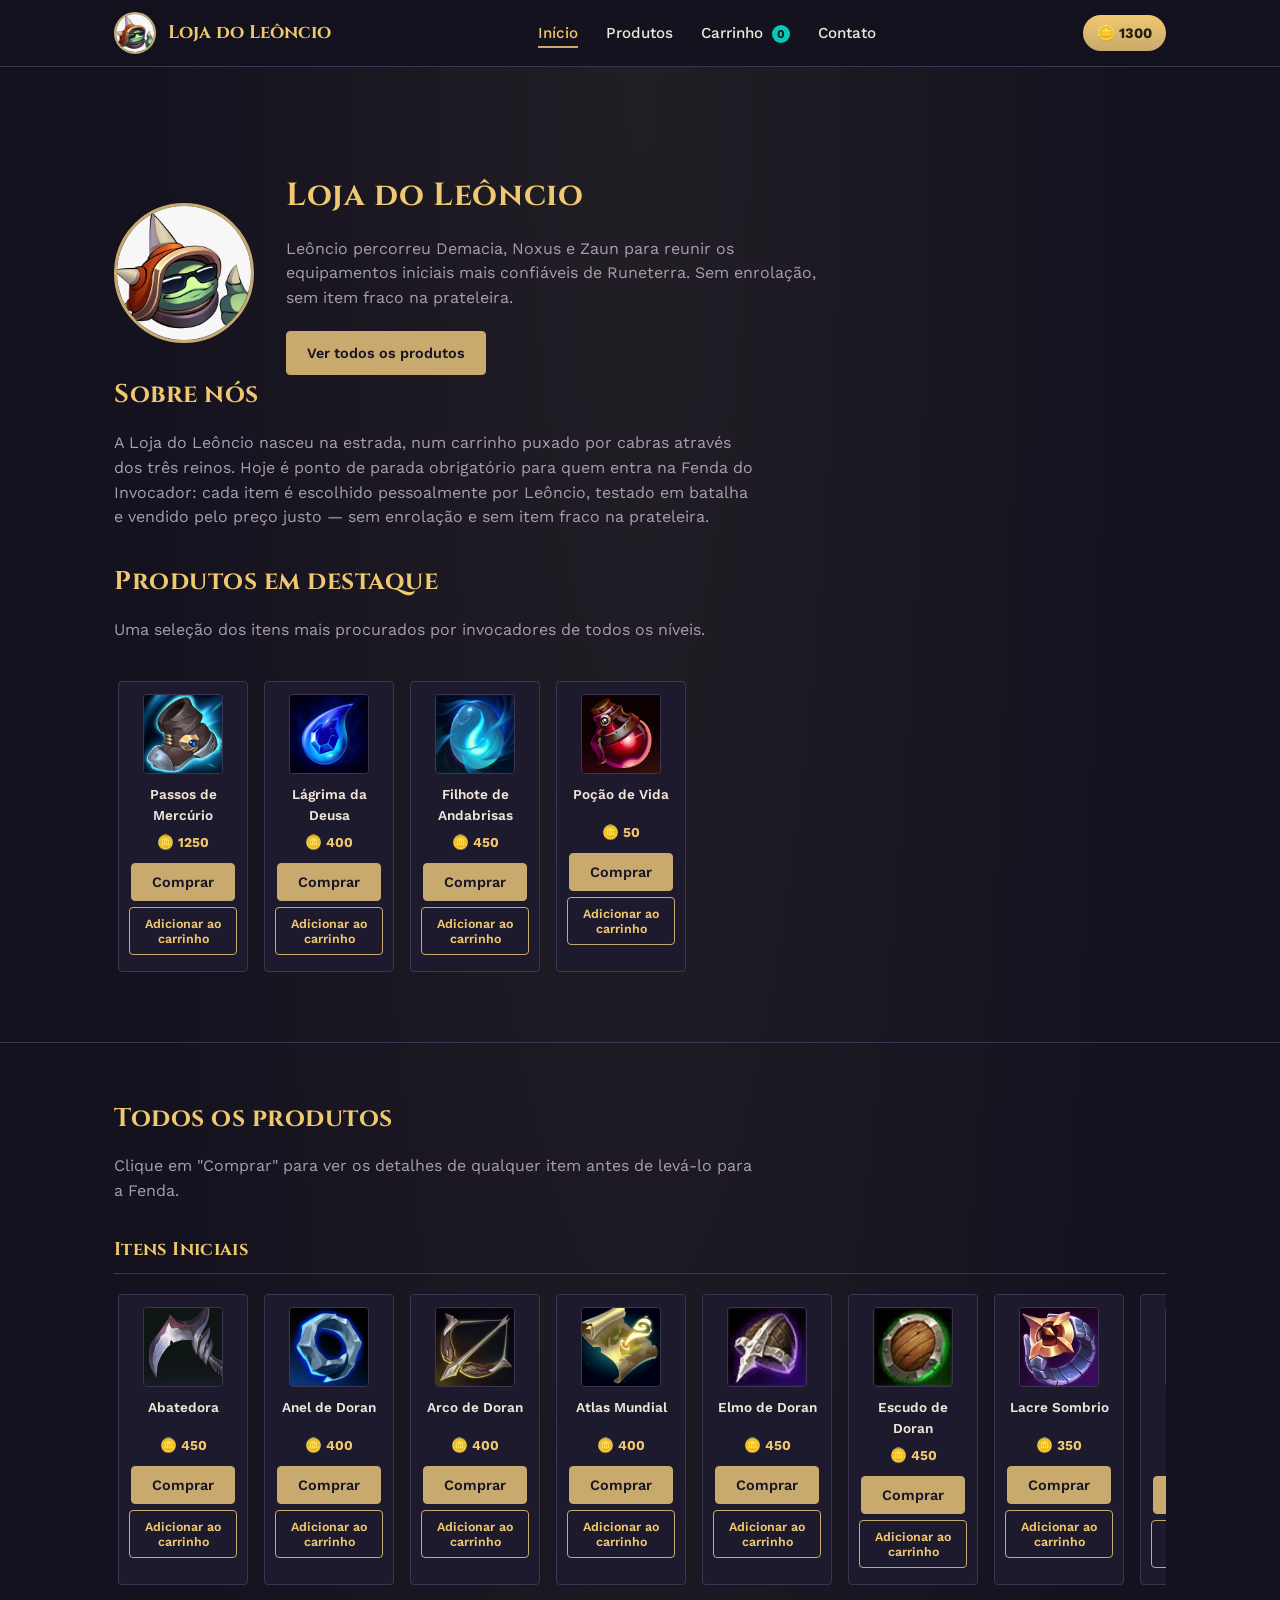
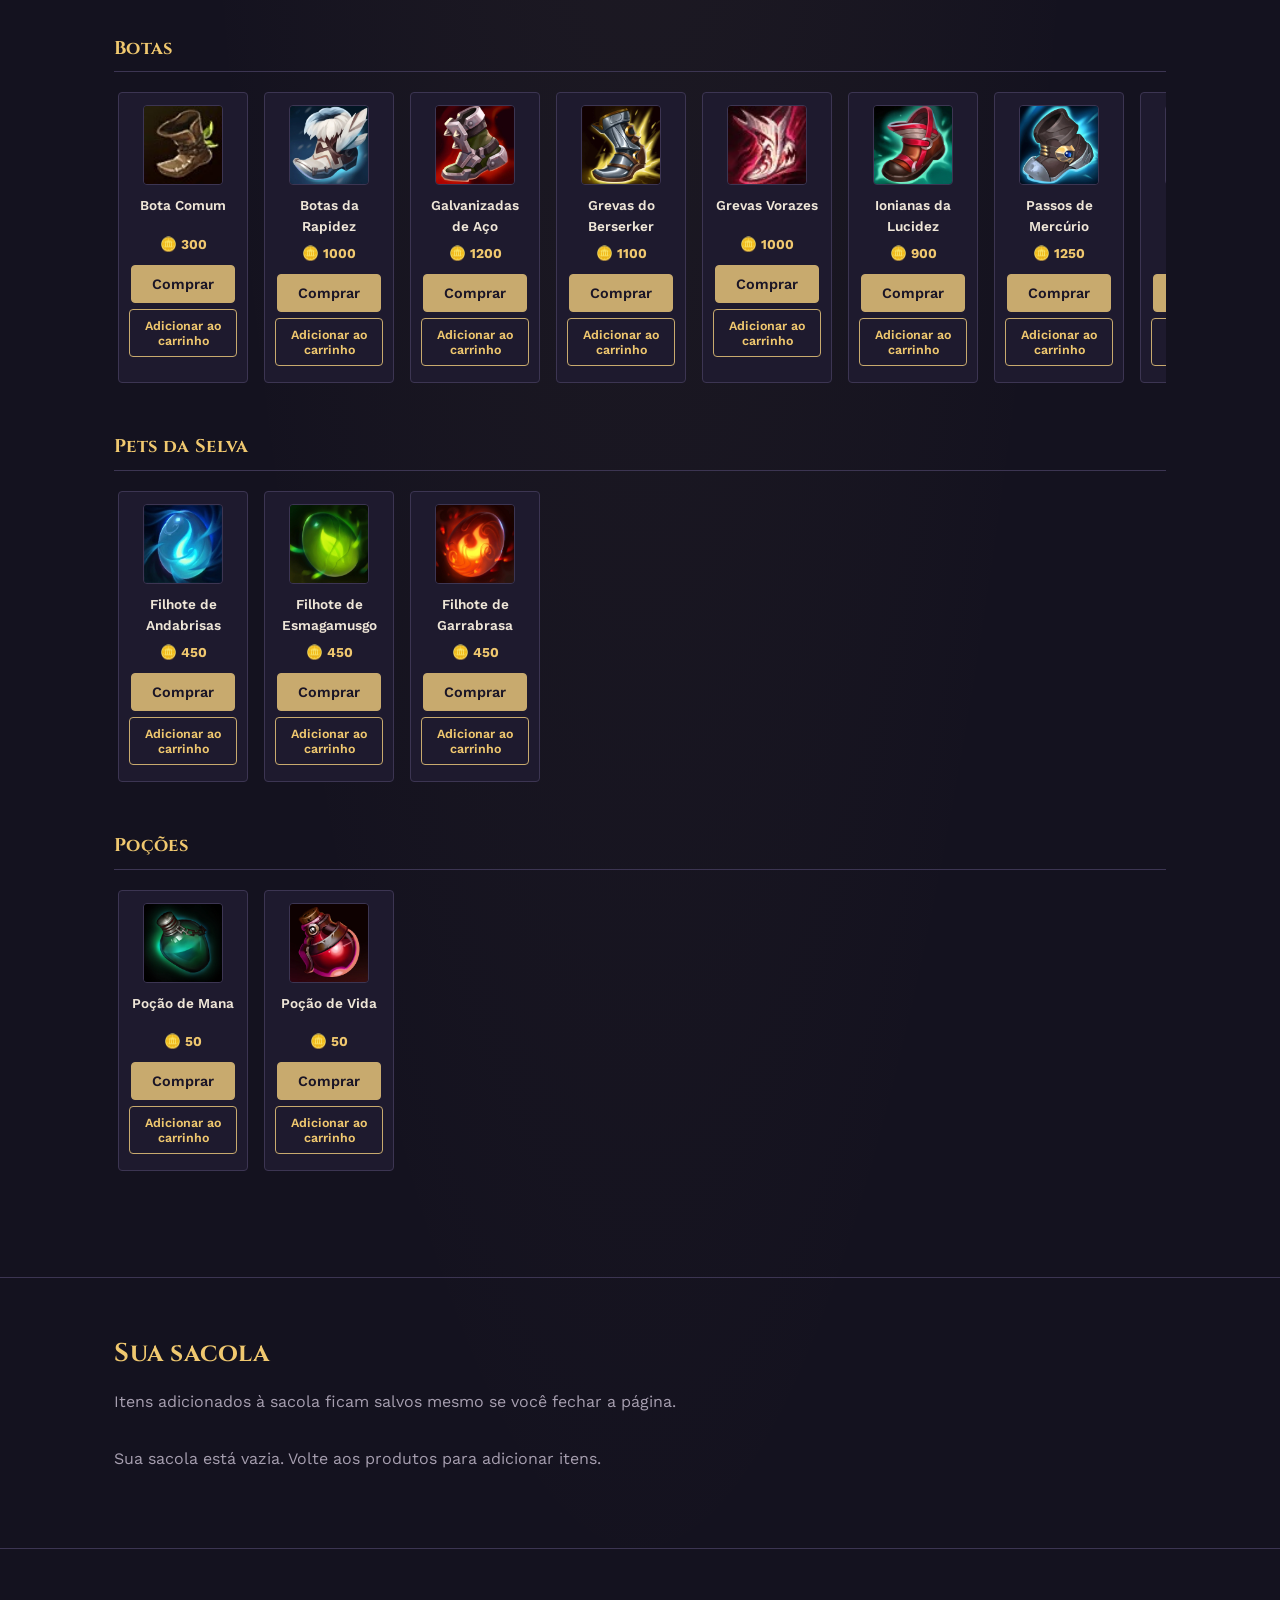
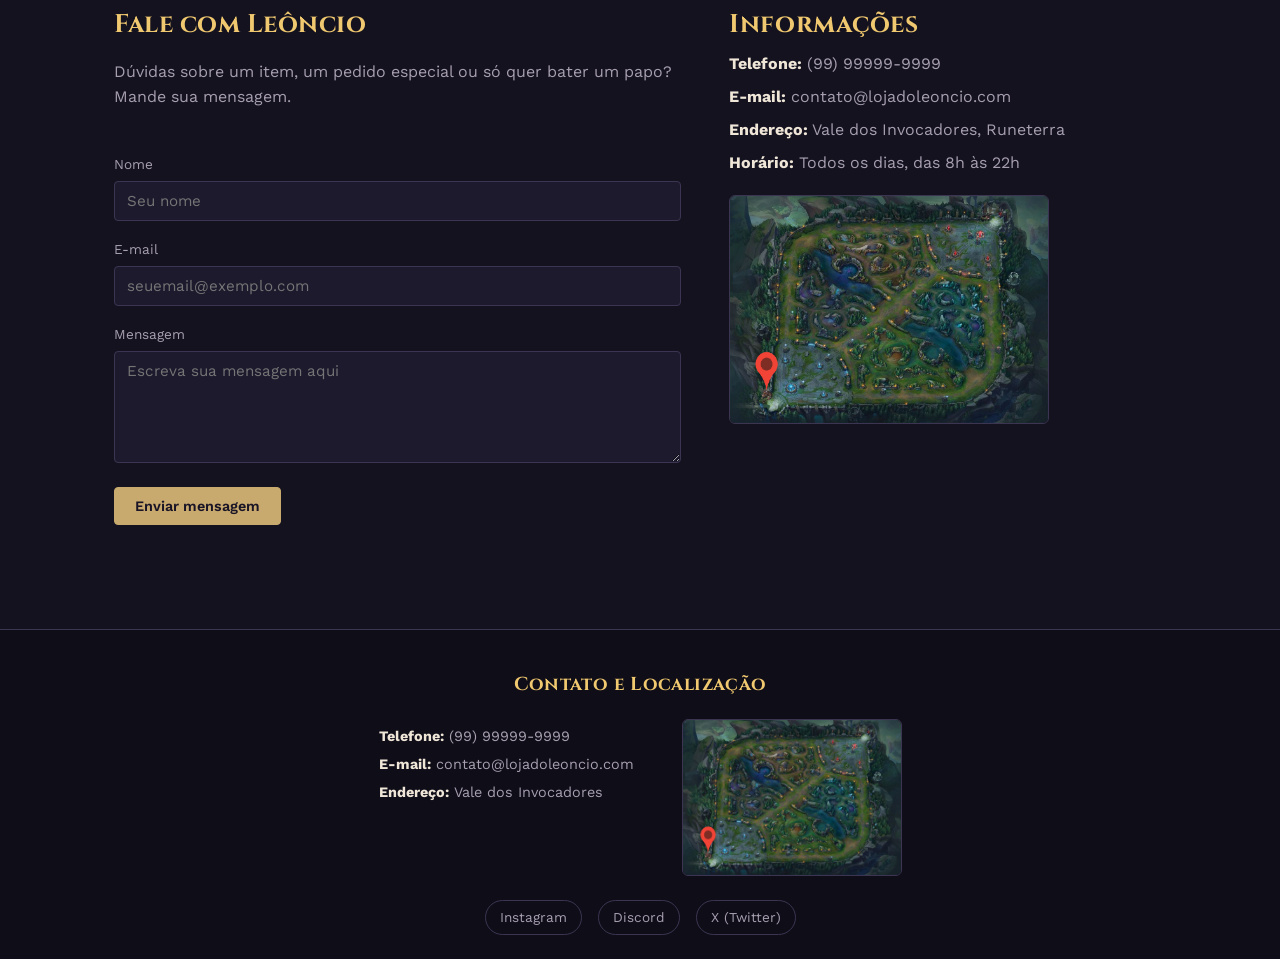
==== index.html @ 6c495be4 "Add files via upload" ====
<!DOCTYPE html>
<html lang="pt-Br">
<head>
  <meta charset="UTF-8">
  <meta name="viewport" content="width=device-width, initial-scale=1.0">
  <title>Loja do Leôncio</title>
  <link rel="stylesheet" href="style.css">
</head>
<body>

  <header class="site-header">
    <div class="container">
      <a href="#inicio" class="logo-lockup">
        <img src="imgs/Loja.jpg" alt="Logotipo da Loja do Leôncio">
        <span>Loja do Leôncio</span>
      </a>
      <nav class="main-nav" id="main-nav">
        <ul>
          <li><a href="#inicio" class="ativo">Início</a></li>
          <li><a href="#produtos">Produtos</a></li>
          <li><a href="#carrinho">Carrinho <span id="carrinho-contador" class="carrinho-contador">0</span></a></li>
          <li><a href="#contato">Contato</a></li>
        </ul>
      </nav>
      <div class="saldo-moedas">🪙 1300</div>
      <button id="menu-toggle" class="menu-toggle" aria-label="Abrir menu" aria-expanded="false" aria-controls="main-nav">☰</button>
    </div>
  </header>

  <!-- ===== Início ===== -->
  <section id="inicio">
    <div class="hero">
      <div class="container hero-conteudo">
        <img src="imgs/Loja.jpg" alt="Leôncio, dono da loja" class="imagem-destaque">
        <div>
          <h1>Loja do Leôncio</h1>
          <p>Leôncio percorreu Demacia, Noxus e Zaun para reunir os equipamentos iniciais mais confiáveis de Runeterra. Sem enrolação, sem item fraco na prateleira.</p>
          <a href="#produtos" class="btn btn-primary">Ver todos os produtos</a>
        </div>
      </div>
    </div>

    <div class="container">
      <h2 class="section-titulo">Sobre nós</h2>
      <p class="section-intro">
        A Loja do Leôncio nasceu na estrada, num carrinho puxado por cabras através dos três reinos.
        Hoje é ponto de parada obrigatório para quem entra na Fenda do Invocador: cada item é escolhido
        pessoalmente por Leôncio, testado em batalha e vendido pelo preço justo — sem enrolação e sem
        item fraco na prateleira.
      </p>

      <h2 class="section-titulo">Produtos em destaque</h2>
      <p class="section-intro">Uma seleção dos itens mais procurados por invocadores de todos os níveis.</p>
      <div class="Trilho" id="produtos-destaque"></div>
    </div>
  </section>

  <!-- ===== Produtos ===== -->
  <section id="produtos">
    <div class="container">
      <h2 class="section-titulo">Todos os produtos</h2>
      <p class="section-intro">Clique em "Comprar" para ver os detalhes de qualquer item antes de levá-lo para a Fenda.</p>
      <div id="catalogo-produtos"></div>
    </div>
  </section>

  <!-- ===== Detalhes do produto (painel que abre ao clicar em Comprar) ===== -->
  <section id="detalhes">
    <div class="container">
      <a href="#produtos" class="voltar-link">&larr; Voltar aos produtos</a>
      <div class="detalhes-produto" id="detalhes-produto">
        <!-- Preenchido dinamicamente pelo script.js -->
      </div>
    </div>
  </section>

  <!-- ===== Carrinho ===== -->
  <section id="carrinho">
    <div class="container">
      <h2 class="section-titulo">Sua sacola</h2>
      <p class="section-intro">Itens adicionados à sacola ficam salvos mesmo se você fechar a página.</p>
      <div id="carrinho-lista"></div>
      <p class="carrinho-total" id="carrinho-total"></p>
    </div>
  </section>

  <!-- ===== Contato ===== -->
  <section id="contato">
    <div class="container contato-grid">
      <div class="contato-formulario">
        <h2 class="section-titulo">Fale com Leôncio</h2>
        <p class="section-intro">Dúvidas sobre um item, um pedido especial ou só quer bater um papo? Mande sua mensagem.</p>

        <form id="form-contato" novalidate>
          <label for="nome">Nome</label>
          <input type="text" id="nome" name="nome" placeholder="Seu nome">

          <label for="email">E-mail</label>
          <input type="email" id="email" name="email" placeholder="seuemail@exemplo.com">

          <label for="mensagem">Mensagem</label>
          <textarea id="mensagem" name="mensagem" rows="5" placeholder="Escreva sua mensagem aqui"></textarea>

          <button type="submit" class="btn btn-primary">Enviar mensagem</button>
          <p id="status-formulario" class="status-formulario" role="status"></p>
        </form>
      </div>

      <div class="contato-info">
        <h2 class="section-titulo">Informações</h2>
        <p><strong>Telefone:</strong> (99) 99999-9999</p>
        <p><strong>E-mail:</strong> contato@lojadoleoncio.com</p>
        <p><strong>Endereço:</strong> Vale dos Invocadores, Runeterra</p>
        <p><strong>Horário:</strong> Todos os dias, das 8h às 22h</p>
        <div class="contato-mapa">
          <img src="imgs/Mapa.png" alt="Mapa de localização da loja">
        </div>
      </div>
    </div>
  </section>

  <footer>
    <div class="container">
      <h3>Contato e Localização</h3>
      <div class="footer-conteudo">
        <div class="footer-contato">
          <p><strong>Telefone:</strong> (99) 99999-9999</p>
          <p><strong>E-mail:</strong> contato@lojadoleoncio.com</p>
          <p><strong>Endereço:</strong> Vale dos Invocadores</p>
        </div>
        <div class="footer-mapa">
          <img src="imgs/Mapa.png" alt="Mapa de localização da loja">
        </div>
      </div>
      <div class="footer-social">
        <a href="#">Instagram</a>
        <a href="#">Discord</a>
        <a href="#">X (Twitter)</a>
      </div>
    </div>
  </footer>

  <script src="script.js"></script>
</body>
</html>
---- style.css ----
@import url('https://fonts.googleapis.com/css2?family=Cinzel:wght@500;700&family=Work+Sans:wght@400;500;600&display=swap');

/* Tokens */
:root {
  --bg: #14121f;
  --surface: #1e1a2e;
  --border: #3c3552;
  --gold: #c8aa6e;
  --gold-bright: #f0c86f;
  --teal: #0ac8b9;
  --text: #efe6d8;
  --text-muted: #a79fb0;
  --radius: 4px;
  --max-width: 1100px;
}

* { box-sizing: border-box; }

html { scroll-behavior: smooth; }

body {
  margin: 0;
  background: var(--bg);
  background-image: radial-gradient(ellipse at top, rgba(200, 170, 110, 0.08), transparent 55%);
  color: var(--text);
  font-family: 'Work Sans', sans-serif;
  line-height: 1.55;
}

h1, h2, h3, h4 {
  font-family: 'Cinzel', serif;
  font-weight: 700;
  letter-spacing: 0.02em;
  color: var(--gold-bright);
  margin: 0 0 0.6em;
}

a { color: var(--teal); }
img { max-width: 100%; display: block; }

.container {
  max-width: var(--max-width);
  margin: 0 auto;
  padding: 0 24px;
}

/* Header Nav */
.site-header {
  position: sticky;
  top: 0;
  z-index: 50;
  background: rgba(20, 18, 31, 0.92);
  backdrop-filter: blur(6px);
  border-bottom: 1px solid var(--border);
}

.site-header .container {
  display: flex;
  align-items: center;
  justify-content: space-between;
  gap: 16px;
  padding-top: 12px;
  padding-bottom: 12px;
}

.logo-lockup {
  display: flex;
  align-items: center;
  gap: 12px;
  text-decoration: none;
}

.logo-lockup img {
  width: 42px;
  height: 42px;
  border-radius: 50%;
  border: 2px solid var(--gold);
  object-fit: cover;
}

.logo-lockup span {
  font-family: 'Cinzel', serif;
  font-weight: 700;
  font-size: 1.15rem;
  color: var(--gold-bright);
}

.main-nav ul {
  list-style: none;
  display: flex;
  gap: 28px;
  margin: 0;
  padding: 0;
}

.main-nav a {
  text-decoration: none;
  color: var(--text);
  font-weight: 500;
  font-size: 0.95rem;
  padding-bottom: 4px;
  border-bottom: 2px solid transparent;
  transition: border-color 0.2s, color 0.2s;
  cursor: pointer;
}

.main-nav a:hover,
.main-nav a.ativo {
  color: var(--gold-bright);
  border-color: var(--gold);
}

.saldo-moedas {
  background: linear-gradient(180deg, var(--gold-bright), var(--gold));
  color: #241c0d;
  font-weight: 700;
  font-size: 0.9rem;
  padding: 7px 14px;
  border-radius: 999px;
  white-space: nowrap;
}

.carrinho-contador {
  display: inline-block;
  min-width: 1.4em;
  padding: 0 5px;
  margin-left: 4px;
  border-radius: 999px;
  background: var(--teal);
  color: #0a1f1d;
  font-size: 0.75rem;
  font-weight: 700;
  text-align: center;
}

/* Menu responsivo */
.menu-toggle {
  display: none;
  background: none;
  border: 1px solid var(--border);
  border-radius: var(--radius);
  color: var(--text);
  font-size: 1.3rem;
  line-height: 1;
  padding: 6px 10px;
  cursor: pointer;
}

.menu-toggle:hover { border-color: var(--gold); color: var(--gold-bright); }

/* Buttons */
.btn {
  display: inline-block;
  font-family: 'Work Sans', sans-serif;
  font-weight: 600;
  font-size: 0.9rem;
  padding: 10px 20px;
  border-radius: var(--radius);
  border: 1px solid var(--gold);
  background: transparent;
  color: var(--gold-bright);
  text-decoration: none;
  cursor: pointer;
  transition: background 0.2s, color 0.2s;
}

.btn:hover { background: var(--gold); color: #1a1526; }

.btn-primary { background: var(--gold); color: #1a1526; }
.btn-primary:hover { background: var(--gold-bright); }

/* Sections */
section {
  padding: 56px 0;
  border-bottom: 1px solid var(--border);
  scroll-margin-top: 80px;
}

section:last-of-type { border-bottom: none; }

.section-titulo { font-size: 1.6rem; margin-bottom: 8px; }

.section-intro {
  color: var(--text-muted);
  max-width: 640px;
  margin-bottom: 32px;
}

/* Hero (Início) */
.hero { padding-top: 48px; }

.hero-conteudo {
  display: flex;
  align-items: center;
  gap: 32px;
}

.hero-conteudo .imagem-destaque {
  width: 140px;
  height: 140px;
  object-fit: cover;
  border-radius: 50%;
  border: 3px solid var(--gold);
  flex-shrink: 0;
}

.hero-conteudo h1 { font-size: 2rem; margin-bottom: 12px; }

.hero-conteudo p {
  color: var(--text-muted);
  max-width: 55ch;
  margin-bottom: 20px;
}

/* Product cards  trilhos */
.Trilho {
  display: flex;
  overflow-x: auto;
  gap: 16px;
  padding: 6px 4px 14px;
}

.item {
  flex: 0 0 auto;
  width: 130px;
  text-align: center;
  border: 1px solid var(--border);
  border-radius: var(--radius);
  padding: 12px 10px 16px;
  background: var(--surface);
  transition: transform 0.2s, border-color 0.2s;
}

.item:hover { transform: translateY(-3px); border-color: var(--gold); }

.item img {
  width: 80px;
  height: 80px;
  object-fit: cover;
  margin: 0 auto 10px;
  border-radius: var(--radius);
  border: 1px solid var(--border);
}

.item h5 {
  margin: 0 0 6px;
  font-size: 0.85rem;
  font-family: 'Work Sans', sans-serif;
  font-weight: 600;
  color: var(--text);
  min-height: 2.4em;
}

.item .preco {
  color: var(--gold-bright);
  font-weight: 700;
  font-size: 0.85rem;
  margin: 0 0 10px;
}

.item .preco::before { content: '🪙 '; }

.item .btn-add-carrinho {
  display: block;
  width: 100%;
  margin-top: 6px;
  padding: 8px 6px;
  font-size: 0.78rem;
}

.catalogo-bloco { margin-bottom: 36px; }

.catalogo-bloco h3 {
  font-size: 1.15rem;
  margin-bottom: 14px;
  padding-bottom: 8px;
  border-bottom: 1px solid var(--border);
}

/* Detalhes do produto */
#detalhes { display: none; }
#detalhes.visivel { display: block; }

.voltar-link {
  display: inline-block;
  margin-bottom: 24px;
  font-size: 0.9rem;
  color: var(--text-muted);
  text-decoration: none;
  cursor: pointer;
}

.voltar-link:hover { color: var(--gold-bright); }

.detalhes-produto {
  display: grid;
  grid-template-columns: 320px 1fr;
  gap: 40px;
  align-items: start;
}

.detalhes-imagem img {
  width: 100%;
  border-radius: 8px;
  border: 1px solid var(--border);
  background: var(--surface);
  padding: 24px;
}

.detalhes-categoria { color: var(--teal); font-size: 0.85rem; margin-bottom: 6px; }
.detalhes-info h1 { font-size: 1.9rem; margin-bottom: 10px; }

.detalhes-avaliacao { color: var(--gold-bright); margin-bottom: 18px; }
.detalhes-avaliacao span { color: var(--text-muted); font-size: 0.85rem; margin-left: 6px; }

.detalhes-descricao { color: var(--text-muted); max-width: 60ch; margin-bottom: 20px; }

.detalhes-preco { font-size: 1.4rem; font-weight: 700; color: var(--gold-bright); margin-bottom: 4px; }
.detalhes-disponibilidade { color: var(--teal); font-size: 0.9rem; margin-bottom: 20px; }
.detalhes-confirmacao { margin-top: 14px; color: var(--teal); font-size: 0.9rem; }

/* Carrinho */
.carrinho-item {
  display: flex;
  align-items: center;
  gap: 16px;
  padding: 14px 0;
  border-bottom: 1px solid var(--border);
}

.carrinho-item img {
  width: 56px;
  height: 56px;
  object-fit: cover;
  border-radius: var(--radius);
  border: 1px solid var(--border);
  flex-shrink: 0;
}

.carrinho-item-info { flex: 1; }
.carrinho-item-info h4 { margin: 0 0 4px; font-size: 1rem; }
.carrinho-item-info p { margin: 0; color: var(--gold-bright); font-weight: 700; font-size: 0.9rem; }

.btn-remover-item {
  background: transparent;
  border: 1px solid var(--border);
  color: var(--text-muted);
  border-radius: var(--radius);
  padding: 6px 12px;
  font-size: 0.85rem;
  cursor: pointer;
}

.btn-remover-item:hover { border-color: #e2726a; color: #e2726a; }

.carrinho-vazio { color: var(--text-muted); }

.carrinho-total {
  margin-top: 20px;
  font-size: 1.2rem;
  font-weight: 700;
  color: var(--gold-bright);
}

/* Contato */
.contato-grid {
  display: grid;
  grid-template-columns: 1.3fr 1fr;
  gap: 48px;
}

#form-contato { display: flex; flex-direction: column; gap: 6px; }

#form-contato label { font-size: 0.85rem; color: var(--text-muted); margin-top: 12px; }

#form-contato input,
#form-contato textarea {
  font-family: 'Work Sans', sans-serif;
  background: var(--surface);
  border: 1px solid var(--border);
  border-radius: var(--radius);
  padding: 10px 12px;
  color: var(--text);
  font-size: 0.95rem;
  resize: vertical;
}

#form-contato input:focus,
#form-contato textarea:focus {
  outline: 2px solid var(--gold);
  outline-offset: 1px;
}

#form-contato button { margin-top: 18px; align-self: flex-start; }

.status-formulario { font-size: 0.9rem; margin-top: 10px; min-height: 1.2em; }
.status-formulario.sucesso { color: var(--teal); }
.status-formulario.erro { color: #e2726a; }

.contato-info p { margin: 8px 0; color: var(--text-muted); }
.contato-info strong { color: var(--text); }

.contato-mapa { margin-top: 20px; }
.contato-mapa img {
  width: 100%;
  max-width: 320px;
  border-radius: 6px;
  border: 1px solid var(--border);
}

/* Footer */
footer {
  background: #0f0d18;
  color: var(--text-muted);
  padding: 40px 0 24px;
  border-top: 1px solid var(--border);
}

footer h3 { color: var(--gold-bright); text-align: center; }

.footer-conteudo {
  display: flex;
  justify-content: center;
  align-items: flex-start;
  gap: 48px;
  flex-wrap: wrap;
  margin-top: 20px;
}

.footer-contato p { margin: 6px 0; font-size: 0.9rem; }
.footer-contato strong { color: var(--text); }

.footer-mapa img {
  width: 220px;
  height: auto;
  border-radius: 6px;
  border: 1px solid var(--border);
}

.footer-social {
  display: flex;
  gap: 16px;
  justify-content: center;
  margin-top: 24px;
}

.footer-social a {
  color: var(--text-muted);
  text-decoration: none;
  font-size: 0.85rem;
  border: 1px solid var(--border);
  padding: 6px 14px;
  border-radius: 999px;
  transition: border-color 0.2s, color 0.2s;
}

.footer-social a:hover { border-color: var(--gold); color: var(--gold-bright); }

/* Responsive */
@media (max-width: 720px) {
  .contato-grid { grid-template-columns: 1fr; }
  .detalhes-produto { grid-template-columns: 1fr; }
}

@media (max-width: 640px) {
  .site-header .container { flex-wrap: wrap; position: relative; }
  .footer-conteudo { gap: 28px; }
  .hero-conteudo { flex-direction: column; text-align: center; }

  .menu-toggle { display: block; order: 3; }

  .main-nav {
    order: 4;
    width: 100%;
    max-height: 0;
    overflow: hidden;
    transition: max-height 0.25s ease;
  }

  .main-nav.aberto { max-height: 260px; }

  .main-nav ul {
    flex-direction: column;
    gap: 4px;
    padding: 12px 0 6px;
  }

  .main-nav a {
    display: block;
    padding: 8px 4px;
  }
}
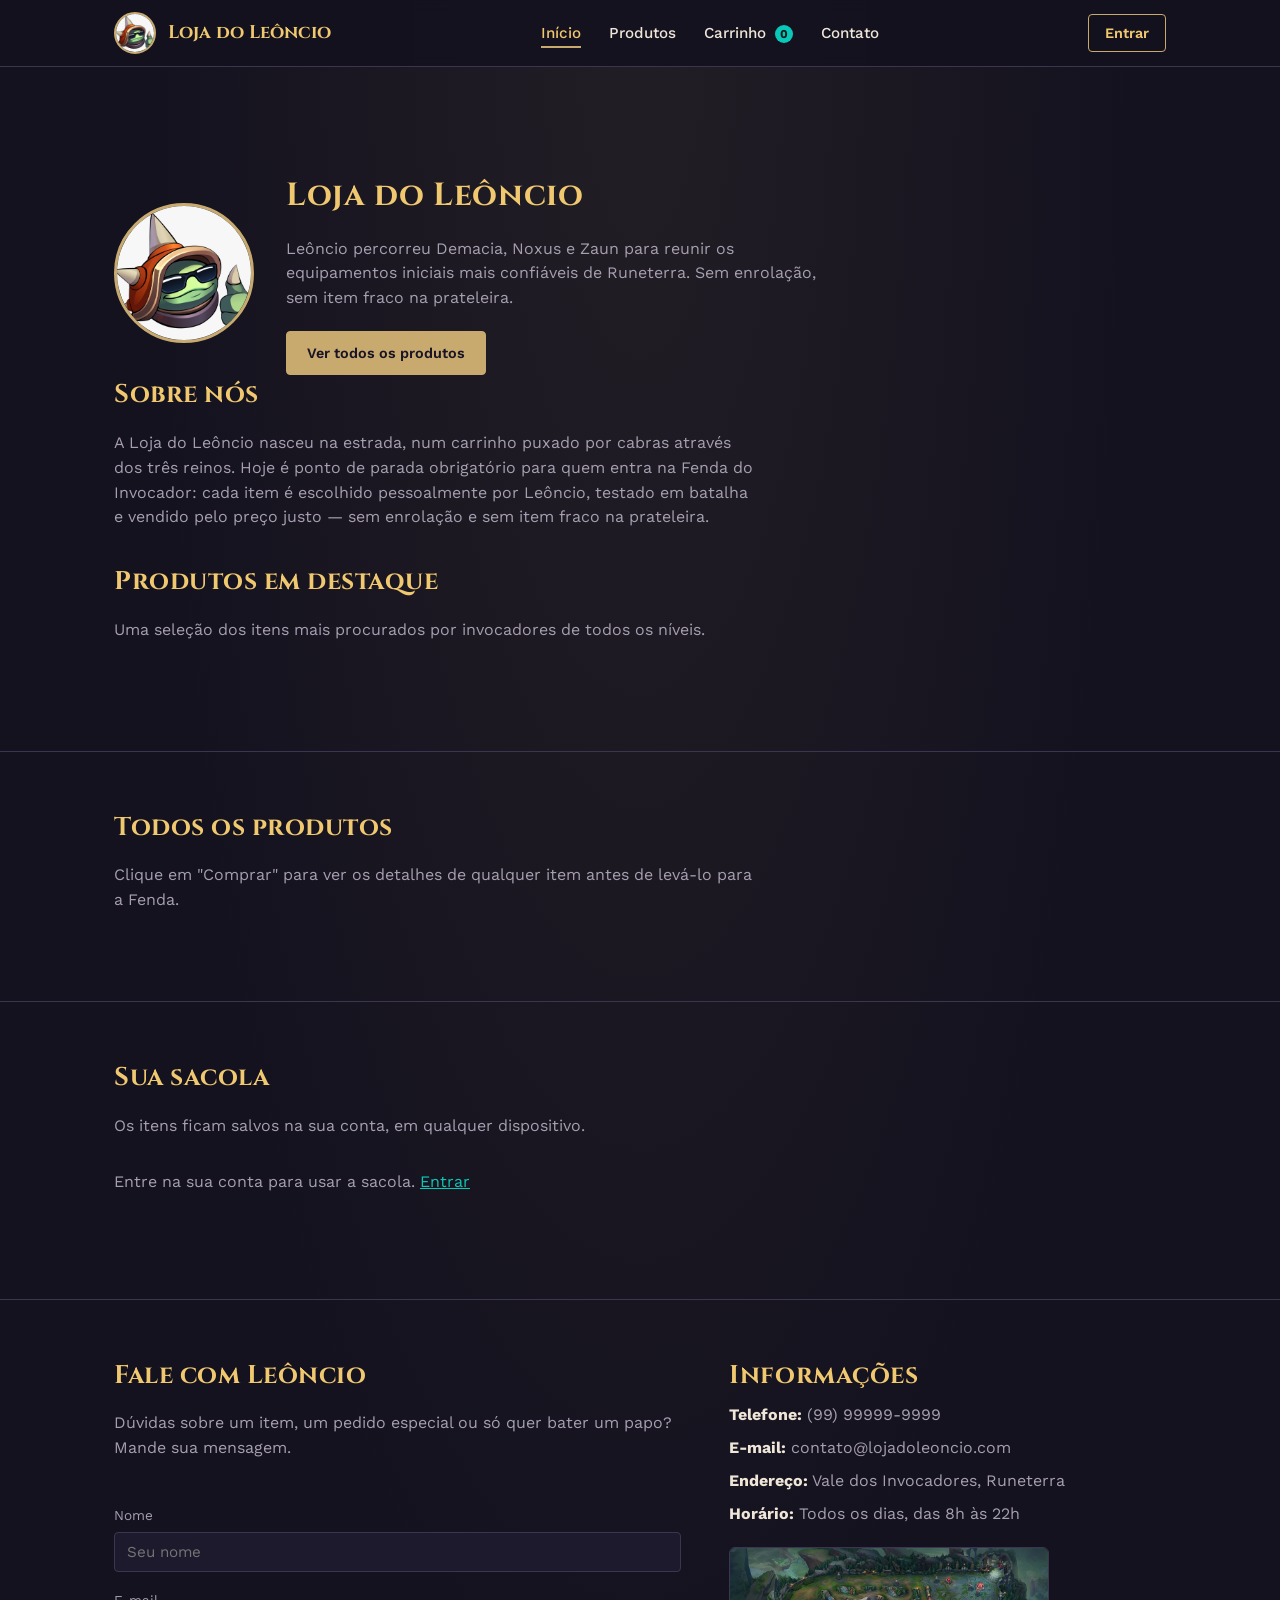
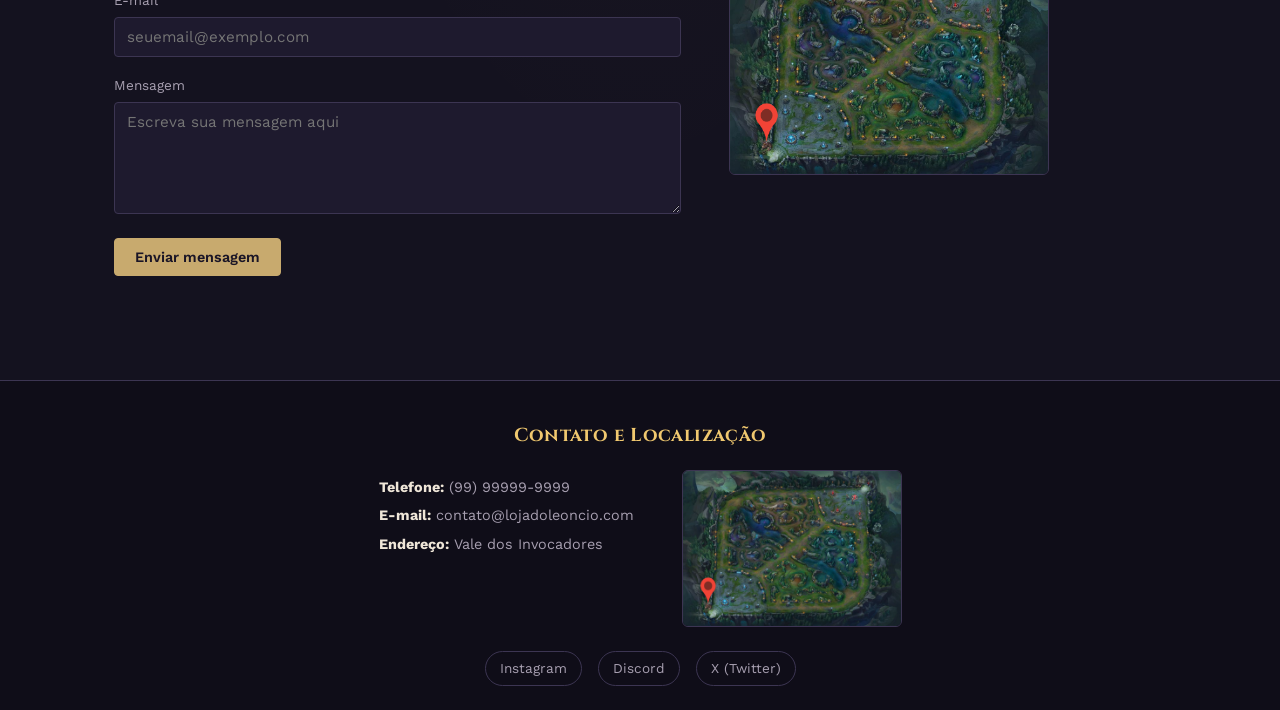
==== commit d1f7e9c5: "Add files via upload" ====
--- a/index.html
+++ b/index.html
@@ -1,5 +1,5 @@
 <!DOCTYPE html>
-<html lang="pt-Br">
+<html lang="pt-BR">
 <head>
   <meta charset="UTF-8">
   <meta name="viewport" content="width=device-width, initial-scale=1.0">
@@ -22,12 +22,18 @@
           <li><a href="#contato">Contato</a></li>
         </ul>
       </nav>
-      <div class="saldo-moedas">🪙 1300</div>
+      <div class="conta">
+        <a href="login.html" class="btn conta-entrar" id="link-entrar">Entrar</a>
+        <div class="conta-logado" id="conta-logado" hidden>
+          <span class="conta-nome" id="conta-nome"></span>
+          <div class="saldo-moedas">🪙 <span id="saldo-valor">0</span></div>
+          <button type="button" class="btn-sair" id="btn-sair">Sair</button>
+        </div>
+      </div>
       <button id="menu-toggle" class="menu-toggle" aria-label="Abrir menu" aria-expanded="false" aria-controls="main-nav">☰</button>
     </div>
   </header>
 
-  <!-- ===== Início ===== -->
   <section id="inicio">
     <div class="hero">
       <div class="container hero-conteudo">
@@ -55,7 +61,6 @@
     </div>
   </section>
 
-  <!-- ===== Produtos ===== -->
   <section id="produtos">
     <div class="container">
       <h2 class="section-titulo">Todos os produtos</h2>
@@ -64,27 +69,34 @@
     </div>
   </section>
 
-  <!-- ===== Detalhes do produto (painel que abre ao clicar em Comprar) ===== -->
   <section id="detalhes">
     <div class="container">
       <a href="#produtos" class="voltar-link">&larr; Voltar aos produtos</a>
       <div class="detalhes-produto" id="detalhes-produto">
-        <!-- Preenchido dinamicamente pelo script.js -->
       </div>
     </div>
   </section>
 
-  <!-- ===== Carrinho ===== -->
   <section id="carrinho">
     <div class="container">
       <h2 class="section-titulo">Sua sacola</h2>
-      <p class="section-intro">Itens adicionados à sacola ficam salvos mesmo se você fechar a página.</p>
+      <p class="section-intro">Os itens ficam salvos na sua conta, em qualquer dispositivo.</p>
       <div id="carrinho-lista"></div>
-      <p class="carrinho-total" id="carrinho-total"></p>
+
+      <div class="pagamento" id="pagamento" hidden>
+        <h3>Pagamento</h3>
+        <dl class="pagamento-resumo">
+          <div><dt>Total da sacola</dt><dd id="pg-total"></dd></div>
+          <div><dt>Seu saldo</dt><dd id="pg-saldo"></dd></div>
+          <div><dt>Saldo após a compra</dt><dd id="pg-restante"></dd></div>
+        </dl>
+        <p class="pagamento-forma">Forma de pagamento: moedas do invocador</p>
+        <button type="button" class="btn btn-primary" id="btn-pagar">Pagar com moedas</button>
+      </div>
+      <p id="pagamento-status" class="status-formulario" role="status"></p>
     </div>
   </section>
 
-  <!-- ===== Contato ===== -->
   <section id="contato">
     <div class="container contato-grid">
       <div class="contato-formulario">
@@ -140,6 +152,7 @@
     </div>
   </footer>
 
+  <script src="api.js"></script>
   <script src="script.js"></script>
 </body>
 </html>
--- a/style.css
+++ b/style.css
@@ -1,492 +1,614 @@
-@import url('https://fonts.googleapis.com/css2?family=Cinzel:wght@500;700&family=Work+Sans:wght@400;500;600&display=swap');
-
-/* Tokens */
-:root {
-  --bg: #14121f;
-  --surface: #1e1a2e;
-  --border: #3c3552;
-  --gold: #c8aa6e;
-  --gold-bright: #f0c86f;
-  --teal: #0ac8b9;
-  --text: #efe6d8;
-  --text-muted: #a79fb0;
-  --radius: 4px;
-  --max-width: 1100px;
-}
-
-* { box-sizing: border-box; }
-
-html { scroll-behavior: smooth; }
-
-body {
-  margin: 0;
-  background: var(--bg);
-  background-image: radial-gradient(ellipse at top, rgba(200, 170, 110, 0.08), transparent 55%);
-  color: var(--text);
-  font-family: 'Work Sans', sans-serif;
-  line-height: 1.55;
-}
-
-h1, h2, h3, h4 {
-  font-family: 'Cinzel', serif;
-  font-weight: 700;
-  letter-spacing: 0.02em;
-  color: var(--gold-bright);
-  margin: 0 0 0.6em;
-}
-
-a { color: var(--teal); }
-img { max-width: 100%; display: block; }
-
-.container {
-  max-width: var(--max-width);
-  margin: 0 auto;
-  padding: 0 24px;
-}
-
-/* Header Nav */
-.site-header {
-  position: sticky;
-  top: 0;
-  z-index: 50;
-  background: rgba(20, 18, 31, 0.92);
-  backdrop-filter: blur(6px);
-  border-bottom: 1px solid var(--border);
-}
-
-.site-header .container {
-  display: flex;
-  align-items: center;
-  justify-content: space-between;
-  gap: 16px;
-  padding-top: 12px;
-  padding-bottom: 12px;
-}
-
-.logo-lockup {
-  display: flex;
-  align-items: center;
-  gap: 12px;
-  text-decoration: none;
-}
-
-.logo-lockup img {
-  width: 42px;
-  height: 42px;
-  border-radius: 50%;
-  border: 2px solid var(--gold);
-  object-fit: cover;
-}
-
-.logo-lockup span {
-  font-family: 'Cinzel', serif;
-  font-weight: 700;
-  font-size: 1.15rem;
-  color: var(--gold-bright);
-}
-
-.main-nav ul {
-  list-style: none;
-  display: flex;
-  gap: 28px;
-  margin: 0;
-  padding: 0;
-}
-
-.main-nav a {
-  text-decoration: none;
-  color: var(--text);
-  font-weight: 500;
-  font-size: 0.95rem;
-  padding-bottom: 4px;
-  border-bottom: 2px solid transparent;
-  transition: border-color 0.2s, color 0.2s;
-  cursor: pointer;
-}
-
-.main-nav a:hover,
-.main-nav a.ativo {
-  color: var(--gold-bright);
-  border-color: var(--gold);
-}
-
-.saldo-moedas {
-  background: linear-gradient(180deg, var(--gold-bright), var(--gold));
-  color: #241c0d;
-  font-weight: 700;
-  font-size: 0.9rem;
-  padding: 7px 14px;
-  border-radius: 999px;
-  white-space: nowrap;
-}
-
-.carrinho-contador {
-  display: inline-block;
-  min-width: 1.4em;
-  padding: 0 5px;
-  margin-left: 4px;
-  border-radius: 999px;
-  background: var(--teal);
-  color: #0a1f1d;
-  font-size: 0.75rem;
-  font-weight: 700;
-  text-align: center;
-}
-
-/* Menu responsivo */
-.menu-toggle {
-  display: none;
-  background: none;
-  border: 1px solid var(--border);
-  border-radius: var(--radius);
-  color: var(--text);
-  font-size: 1.3rem;
-  line-height: 1;
-  padding: 6px 10px;
-  cursor: pointer;
-}
-
-.menu-toggle:hover { border-color: var(--gold); color: var(--gold-bright); }
-
-/* Buttons */
-.btn {
-  display: inline-block;
-  font-family: 'Work Sans', sans-serif;
-  font-weight: 600;
-  font-size: 0.9rem;
-  padding: 10px 20px;
-  border-radius: var(--radius);
-  border: 1px solid var(--gold);
-  background: transparent;
-  color: var(--gold-bright);
-  text-decoration: none;
-  cursor: pointer;
-  transition: background 0.2s, color 0.2s;
-}
-
-.btn:hover { background: var(--gold); color: #1a1526; }
-
-.btn-primary { background: var(--gold); color: #1a1526; }
-.btn-primary:hover { background: var(--gold-bright); }
-
-/* Sections */
-section {
-  padding: 56px 0;
-  border-bottom: 1px solid var(--border);
-  scroll-margin-top: 80px;
-}
-
-section:last-of-type { border-bottom: none; }
-
-.section-titulo { font-size: 1.6rem; margin-bottom: 8px; }
-
-.section-intro {
-  color: var(--text-muted);
-  max-width: 640px;
-  margin-bottom: 32px;
-}
-
-/* Hero (Início) */
-.hero { padding-top: 48px; }
-
-.hero-conteudo {
-  display: flex;
-  align-items: center;
-  gap: 32px;
-}
-
-.hero-conteudo .imagem-destaque {
-  width: 140px;
-  height: 140px;
-  object-fit: cover;
-  border-radius: 50%;
-  border: 3px solid var(--gold);
-  flex-shrink: 0;
-}
-
-.hero-conteudo h1 { font-size: 2rem; margin-bottom: 12px; }
-
-.hero-conteudo p {
-  color: var(--text-muted);
-  max-width: 55ch;
-  margin-bottom: 20px;
-}
-
-/* Product cards  trilhos */
-.Trilho {
-  display: flex;
-  overflow-x: auto;
-  gap: 16px;
-  padding: 6px 4px 14px;
-}
-
-.item {
-  flex: 0 0 auto;
-  width: 130px;
-  text-align: center;
-  border: 1px solid var(--border);
-  border-radius: var(--radius);
-  padding: 12px 10px 16px;
-  background: var(--surface);
-  transition: transform 0.2s, border-color 0.2s;
-}
-
-.item:hover { transform: translateY(-3px); border-color: var(--gold); }
-
-.item img {
-  width: 80px;
-  height: 80px;
-  object-fit: cover;
-  margin: 0 auto 10px;
-  border-radius: var(--radius);
-  border: 1px solid var(--border);
-}
-
-.item h5 {
-  margin: 0 0 6px;
-  font-size: 0.85rem;
-  font-family: 'Work Sans', sans-serif;
-  font-weight: 600;
-  color: var(--text);
-  min-height: 2.4em;
-}
-
-.item .preco {
-  color: var(--gold-bright);
-  font-weight: 700;
-  font-size: 0.85rem;
-  margin: 0 0 10px;
-}
-
-.item .preco::before { content: '🪙 '; }
-
-.item .btn-add-carrinho {
-  display: block;
-  width: 100%;
-  margin-top: 6px;
-  padding: 8px 6px;
-  font-size: 0.78rem;
-}
-
-.catalogo-bloco { margin-bottom: 36px; }
-
-.catalogo-bloco h3 {
-  font-size: 1.15rem;
-  margin-bottom: 14px;
-  padding-bottom: 8px;
-  border-bottom: 1px solid var(--border);
-}
-
-/* Detalhes do produto */
-#detalhes { display: none; }
-#detalhes.visivel { display: block; }
-
-.voltar-link {
-  display: inline-block;
-  margin-bottom: 24px;
-  font-size: 0.9rem;
-  color: var(--text-muted);
-  text-decoration: none;
-  cursor: pointer;
-}
-
-.voltar-link:hover { color: var(--gold-bright); }
-
-.detalhes-produto {
-  display: grid;
-  grid-template-columns: 320px 1fr;
-  gap: 40px;
-  align-items: start;
-}
-
-.detalhes-imagem img {
-  width: 100%;
-  border-radius: 8px;
-  border: 1px solid var(--border);
-  background: var(--surface);
-  padding: 24px;
-}
-
-.detalhes-categoria { color: var(--teal); font-size: 0.85rem; margin-bottom: 6px; }
-.detalhes-info h1 { font-size: 1.9rem; margin-bottom: 10px; }
-
-.detalhes-avaliacao { color: var(--gold-bright); margin-bottom: 18px; }
-.detalhes-avaliacao span { color: var(--text-muted); font-size: 0.85rem; margin-left: 6px; }
-
-.detalhes-descricao { color: var(--text-muted); max-width: 60ch; margin-bottom: 20px; }
-
-.detalhes-preco { font-size: 1.4rem; font-weight: 700; color: var(--gold-bright); margin-bottom: 4px; }
-.detalhes-disponibilidade { color: var(--teal); font-size: 0.9rem; margin-bottom: 20px; }
-.detalhes-confirmacao { margin-top: 14px; color: var(--teal); font-size: 0.9rem; }
-
-/* Carrinho */
-.carrinho-item {
-  display: flex;
-  align-items: center;
-  gap: 16px;
-  padding: 14px 0;
-  border-bottom: 1px solid var(--border);
-}
-
-.carrinho-item img {
-  width: 56px;
-  height: 56px;
-  object-fit: cover;
-  border-radius: var(--radius);
-  border: 1px solid var(--border);
-  flex-shrink: 0;
-}
-
-.carrinho-item-info { flex: 1; }
-.carrinho-item-info h4 { margin: 0 0 4px; font-size: 1rem; }
-.carrinho-item-info p { margin: 0; color: var(--gold-bright); font-weight: 700; font-size: 0.9rem; }
-
-.btn-remover-item {
-  background: transparent;
-  border: 1px solid var(--border);
-  color: var(--text-muted);
-  border-radius: var(--radius);
-  padding: 6px 12px;
-  font-size: 0.85rem;
-  cursor: pointer;
-}
-
-.btn-remover-item:hover { border-color: #e2726a; color: #e2726a; }
-
-.carrinho-vazio { color: var(--text-muted); }
-
-.carrinho-total {
-  margin-top: 20px;
-  font-size: 1.2rem;
-  font-weight: 700;
-  color: var(--gold-bright);
-}
-
-/* Contato */
-.contato-grid {
-  display: grid;
-  grid-template-columns: 1.3fr 1fr;
-  gap: 48px;
-}
-
-#form-contato { display: flex; flex-direction: column; gap: 6px; }
-
-#form-contato label { font-size: 0.85rem; color: var(--text-muted); margin-top: 12px; }
-
-#form-contato input,
-#form-contato textarea {
-  font-family: 'Work Sans', sans-serif;
-  background: var(--surface);
-  border: 1px solid var(--border);
-  border-radius: var(--radius);
-  padding: 10px 12px;
-  color: var(--text);
-  font-size: 0.95rem;
-  resize: vertical;
-}
-
-#form-contato input:focus,
-#form-contato textarea:focus {
-  outline: 2px solid var(--gold);
-  outline-offset: 1px;
-}
-
-#form-contato button { margin-top: 18px; align-self: flex-start; }
-
-.status-formulario { font-size: 0.9rem; margin-top: 10px; min-height: 1.2em; }
-.status-formulario.sucesso { color: var(--teal); }
-.status-formulario.erro { color: #e2726a; }
-
-.contato-info p { margin: 8px 0; color: var(--text-muted); }
-.contato-info strong { color: var(--text); }
-
-.contato-mapa { margin-top: 20px; }
-.contato-mapa img {
-  width: 100%;
-  max-width: 320px;
-  border-radius: 6px;
-  border: 1px solid var(--border);
-}
-
-/* Footer */
-footer {
-  background: #0f0d18;
-  color: var(--text-muted);
-  padding: 40px 0 24px;
-  border-top: 1px solid var(--border);
-}
-
-footer h3 { color: var(--gold-bright); text-align: center; }
-
-.footer-conteudo {
-  display: flex;
-  justify-content: center;
-  align-items: flex-start;
-  gap: 48px;
-  flex-wrap: wrap;
-  margin-top: 20px;
-}
-
-.footer-contato p { margin: 6px 0; font-size: 0.9rem; }
-.footer-contato strong { color: var(--text); }
-
-.footer-mapa img {
-  width: 220px;
-  height: auto;
-  border-radius: 6px;
-  border: 1px solid var(--border);
-}
-
-.footer-social {
-  display: flex;
-  gap: 16px;
-  justify-content: center;
-  margin-top: 24px;
-}
-
-.footer-social a {
-  color: var(--text-muted);
-  text-decoration: none;
-  font-size: 0.85rem;
-  border: 1px solid var(--border);
-  padding: 6px 14px;
-  border-radius: 999px;
-  transition: border-color 0.2s, color 0.2s;
-}
-
-.footer-social a:hover { border-color: var(--gold); color: var(--gold-bright); }
-
-/* Responsive */
-@media (max-width: 720px) {
-  .contato-grid { grid-template-columns: 1fr; }
-  .detalhes-produto { grid-template-columns: 1fr; }
-}
-
-@media (max-width: 640px) {
-  .site-header .container { flex-wrap: wrap; position: relative; }
-  .footer-conteudo { gap: 28px; }
-  .hero-conteudo { flex-direction: column; text-align: center; }
-
-  .menu-toggle { display: block; order: 3; }
-
-  .main-nav {
-    order: 4;
-    width: 100%;
-    max-height: 0;
-    overflow: hidden;
-    transition: max-height 0.25s ease;
-  }
-
-  .main-nav.aberto { max-height: 260px; }
-
-  .main-nav ul {
-    flex-direction: column;
-    gap: 4px;
-    padding: 12px 0 6px;
-  }
-
-  .main-nav a {
-    display: block;
-    padding: 8px 4px;
-  }
-}
+@import url('https://fonts.googleapis.com/css2?family=Cinzel:wght@500;700&family=Work+Sans:wght@400;500;600&display=swap');
+
+:root {
+  --bg: #14121f;
+  --surface: #1e1a2e;
+  --border: #3c3552;
+  --gold: #c8aa6e;
+  --gold-bright: #f0c86f;
+  --teal: #0ac8b9;
+  --text: #efe6d8;
+  --text-muted: #a79fb0;
+  --radius: 4px;
+  --max-width: 1100px;
+}
+
+* { box-sizing: border-box; }
+
+html { scroll-behavior: smooth; }
+
+body {
+  margin: 0;
+  background: var(--bg);
+  background-image: radial-gradient(ellipse at top, rgba(200, 170, 110, 0.08), transparent 55%);
+  color: var(--text);
+  font-family: 'Work Sans', sans-serif;
+  line-height: 1.55;
+}
+
+h1, h2, h3, h4 {
+  font-family: 'Cinzel', serif;
+  font-weight: 700;
+  letter-spacing: 0.02em;
+  color: var(--gold-bright);
+  margin: 0 0 0.6em;
+}
+
+a { color: var(--teal); }
+img { max-width: 100%; display: block; }
+
+.container {
+  max-width: var(--max-width);
+  margin: 0 auto;
+  padding: 0 24px;
+}
+
+.site-header {
+  position: sticky;
+  top: 0;
+  z-index: 50;
+  background: rgba(20, 18, 31, 0.92);
+  backdrop-filter: blur(6px);
+  border-bottom: 1px solid var(--border);
+}
+
+.site-header .container {
+  display: flex;
+  align-items: center;
+  justify-content: space-between;
+  gap: 16px;
+  padding-top: 12px;
+  padding-bottom: 12px;
+}
+
+.logo-lockup {
+  display: flex;
+  align-items: center;
+  gap: 12px;
+  text-decoration: none;
+}
+
+.logo-lockup img {
+  width: 42px;
+  height: 42px;
+  border-radius: 50%;
+  border: 2px solid var(--gold);
+  object-fit: cover;
+}
+
+.logo-lockup span {
+  font-family: 'Cinzel', serif;
+  font-weight: 700;
+  font-size: 1.15rem;
+  color: var(--gold-bright);
+}
+
+.main-nav ul {
+  list-style: none;
+  display: flex;
+  gap: 28px;
+  margin: 0;
+  padding: 0;
+}
+
+.main-nav a {
+  text-decoration: none;
+  color: var(--text);
+  font-weight: 500;
+  font-size: 0.95rem;
+  padding-bottom: 4px;
+  border-bottom: 2px solid transparent;
+  transition: border-color 0.2s, color 0.2s;
+  cursor: pointer;
+}
+
+.main-nav a:hover,
+.main-nav a.ativo {
+  color: var(--gold-bright);
+  border-color: var(--gold);
+}
+
+.saldo-moedas {
+  background: linear-gradient(180deg, var(--gold-bright), var(--gold));
+  color: #241c0d;
+  font-weight: 700;
+  font-size: 0.9rem;
+  padding: 7px 14px;
+  border-radius: 999px;
+  white-space: nowrap;
+}
+
+.carrinho-contador {
+  display: inline-block;
+  min-width: 1.4em;
+  padding: 0 5px;
+  margin-left: 4px;
+  border-radius: 999px;
+  background: var(--teal);
+  color: #0a1f1d;
+  font-size: 0.75rem;
+  font-weight: 700;
+  text-align: center;
+}
+
+.menu-toggle {
+  display: none;
+  background: none;
+  border: 1px solid var(--border);
+  border-radius: var(--radius);
+  color: var(--text);
+  font-size: 1.3rem;
+  line-height: 1;
+  padding: 6px 10px;
+  cursor: pointer;
+}
+
+.menu-toggle:hover { border-color: var(--gold); color: var(--gold-bright); }
+
+.btn {
+  display: inline-block;
+  font-family: 'Work Sans', sans-serif;
+  font-weight: 600;
+  font-size: 0.9rem;
+  padding: 10px 20px;
+  border-radius: var(--radius);
+  border: 1px solid var(--gold);
+  background: transparent;
+  color: var(--gold-bright);
+  text-decoration: none;
+  cursor: pointer;
+  transition: background 0.2s, color 0.2s;
+}
+
+.btn:hover { background: var(--gold); color: #1a1526; }
+
+.btn-primary { background: var(--gold); color: #1a1526; }
+.btn-primary:hover { background: var(--gold-bright); }
+
+section {
+  padding: 56px 0;
+  border-bottom: 1px solid var(--border);
+  scroll-margin-top: 80px;
+}
+
+section:last-of-type { border-bottom: none; }
+
+.section-titulo { font-size: 1.6rem; margin-bottom: 8px; }
+
+.section-intro {
+  color: var(--text-muted);
+  max-width: 640px;
+  margin-bottom: 32px;
+}
+
+.hero { padding-top: 48px; }
+
+.hero-conteudo {
+  display: flex;
+  align-items: center;
+  gap: 32px;
+}
+
+.hero-conteudo .imagem-destaque {
+  width: 140px;
+  height: 140px;
+  object-fit: cover;
+  border-radius: 50%;
+  border: 3px solid var(--gold);
+  flex-shrink: 0;
+}
+
+.hero-conteudo h1 { font-size: 2rem; margin-bottom: 12px; }
+
+.hero-conteudo p {
+  color: var(--text-muted);
+  max-width: 55ch;
+  margin-bottom: 20px;
+}
+
+.Trilho {
+  display: flex;
+  overflow-x: auto;
+  gap: 16px;
+  padding: 6px 4px 14px;
+}
+
+.item {
+  flex: 0 0 auto;
+  width: 130px;
+  text-align: center;
+  border: 1px solid var(--border);
+  border-radius: var(--radius);
+  padding: 12px 10px 16px;
+  background: var(--surface);
+  transition: transform 0.2s, border-color 0.2s;
+}
+
+.item:hover { transform: translateY(-3px); border-color: var(--gold); }
+
+.item img {
+  width: 80px;
+  height: 80px;
+  object-fit: cover;
+  margin: 0 auto 10px;
+  border-radius: var(--radius);
+  border: 1px solid var(--border);
+}
+
+.item h5 {
+  margin: 0 0 6px;
+  font-size: 0.85rem;
+  font-family: 'Work Sans', sans-serif;
+  font-weight: 600;
+  color: var(--text);
+  min-height: 2.4em;
+}
+
+.item .preco {
+  color: var(--gold-bright);
+  font-weight: 700;
+  font-size: 0.85rem;
+  margin: 0 0 10px;
+}
+
+.item .preco::before { content: '🪙 '; }
+
+.item .btn-add-carrinho {
+  display: block;
+  width: 100%;
+  margin-top: 6px;
+  padding: 8px 6px;
+  font-size: 0.78rem;
+}
+
+.catalogo-bloco { margin-bottom: 36px; }
+
+.catalogo-bloco h3 {
+  font-size: 1.15rem;
+  margin-bottom: 14px;
+  padding-bottom: 8px;
+  border-bottom: 1px solid var(--border);
+}
+
+#detalhes { display: none; }
+#detalhes.visivel { display: block; }
+
+.voltar-link {
+  display: inline-block;
+  margin-bottom: 24px;
+  font-size: 0.9rem;
+  color: var(--text-muted);
+  text-decoration: none;
+  cursor: pointer;
+}
+
+.voltar-link:hover { color: var(--gold-bright); }
+
+.detalhes-produto {
+  display: grid;
+  grid-template-columns: 320px 1fr;
+  gap: 40px;
+  align-items: start;
+}
+
+.detalhes-imagem img {
+  width: 100%;
+  border-radius: 8px;
+  border: 1px solid var(--border);
+  background: var(--surface);
+  padding: 24px;
+}
+
+.detalhes-categoria { color: var(--teal); font-size: 0.85rem; margin-bottom: 6px; }
+.detalhes-info h1 { font-size: 1.9rem; margin-bottom: 10px; }
+
+.detalhes-avaliacao { color: var(--gold-bright); margin-bottom: 18px; }
+.detalhes-avaliacao span { color: var(--text-muted); font-size: 0.85rem; margin-left: 6px; }
+
+.detalhes-descricao { color: var(--text-muted); max-width: 60ch; margin-bottom: 20px; }
+
+.detalhes-preco { font-size: 1.4rem; font-weight: 700; color: var(--gold-bright); margin-bottom: 4px; }
+.detalhes-disponibilidade { color: var(--teal); font-size: 0.9rem; margin-bottom: 20px; }
+.detalhes-confirmacao { margin-top: 14px; color: var(--teal); font-size: 0.9rem; }
+
+.carrinho-item {
+  display: flex;
+  align-items: center;
+  gap: 16px;
+  padding: 14px 0;
+  border-bottom: 1px solid var(--border);
+}
+
+.carrinho-item img {
+  width: 56px;
+  height: 56px;
+  object-fit: cover;
+  border-radius: var(--radius);
+  border: 1px solid var(--border);
+  flex-shrink: 0;
+}
+
+.carrinho-item-info { flex: 1; }
+.carrinho-item-info h4 { margin: 0 0 4px; font-size: 1rem; }
+.carrinho-item-info p { margin: 0; color: var(--gold-bright); font-weight: 700; font-size: 0.9rem; }
+
+.btn-remover-item {
+  background: transparent;
+  border: 1px solid var(--border);
+  color: var(--text-muted);
+  border-radius: var(--radius);
+  padding: 6px 12px;
+  font-size: 0.85rem;
+  cursor: pointer;
+}
+
+.btn-remover-item:hover { border-color: #e2726a; color: #e2726a; }
+
+.carrinho-vazio { color: var(--text-muted); }
+
+.carrinho-total {
+  margin-top: 20px;
+  font-size: 1.2rem;
+  font-weight: 700;
+  color: var(--gold-bright);
+}
+
+.contato-grid {
+  display: grid;
+  grid-template-columns: 1.3fr 1fr;
+  gap: 48px;
+}
+
+#form-contato { display: flex; flex-direction: column; gap: 6px; }
+
+#form-contato label { font-size: 0.85rem; color: var(--text-muted); margin-top: 12px; }
+
+#form-contato input,
+#form-contato textarea {
+  font-family: 'Work Sans', sans-serif;
+  background: var(--surface);
+  border: 1px solid var(--border);
+  border-radius: var(--radius);
+  padding: 10px 12px;
+  color: var(--text);
+  font-size: 0.95rem;
+  resize: vertical;
+}
+
+#form-contato input:focus,
+#form-contato textarea:focus {
+  outline: 2px solid var(--gold);
+  outline-offset: 1px;
+}
+
+#form-contato button { margin-top: 18px; align-self: flex-start; }
+
+.status-formulario { font-size: 0.9rem; margin-top: 10px; min-height: 1.2em; }
+.status-formulario.sucesso { color: var(--teal); }
+.status-formulario.erro { color: #e2726a; }
+
+.contato-info p { margin: 8px 0; color: var(--text-muted); }
+.contato-info strong { color: var(--text); }
+
+.contato-mapa { margin-top: 20px; }
+.contato-mapa img {
+  width: 100%;
+  max-width: 320px;
+  border-radius: 6px;
+  border: 1px solid var(--border);
+}
+
+footer {
+  background: #0f0d18;
+  color: var(--text-muted);
+  padding: 40px 0 24px;
+  border-top: 1px solid var(--border);
+}
+
+footer h3 { color: var(--gold-bright); text-align: center; }
+
+.footer-conteudo {
+  display: flex;
+  justify-content: center;
+  align-items: flex-start;
+  gap: 48px;
+  flex-wrap: wrap;
+  margin-top: 20px;
+}
+
+.footer-contato p { margin: 6px 0; font-size: 0.9rem; }
+.footer-contato strong { color: var(--text); }
+
+.footer-mapa img {
+  width: 220px;
+  height: auto;
+  border-radius: 6px;
+  border: 1px solid var(--border);
+}
+
+.footer-social {
+  display: flex;
+  gap: 16px;
+  justify-content: center;
+  margin-top: 24px;
+}
+
+.footer-social a {
+  color: var(--text-muted);
+  text-decoration: none;
+  font-size: 0.85rem;
+  border: 1px solid var(--border);
+  padding: 6px 14px;
+  border-radius: 999px;
+  transition: border-color 0.2s, color 0.2s;
+}
+
+.footer-social a:hover { border-color: var(--gold); color: var(--gold-bright); }
+
+@media (max-width: 720px) {
+  .contato-grid { grid-template-columns: 1fr; }
+  .detalhes-produto { grid-template-columns: 1fr; }
+}
+
+@media (max-width: 640px) {
+  .site-header .container { flex-wrap: wrap; position: relative; }
+  .footer-conteudo { gap: 28px; }
+  .hero-conteudo { flex-direction: column; text-align: center; }
+
+  .menu-toggle { display: block; order: 3; }
+
+  .main-nav {
+    order: 4;
+    width: 100%;
+    max-height: 0;
+    overflow: hidden;
+    transition: max-height 0.25s ease;
+  }
+
+  .main-nav.aberto { max-height: 260px; }
+
+  .main-nav ul {
+    flex-direction: column;
+    gap: 4px;
+    padding: 12px 0 6px;
+  }
+
+  .main-nav a {
+    display: block;
+    padding: 8px 4px;
+  }
+}
+
+.conta-logado { display: flex; align-items: center; gap: 12px; }
+.conta-nome { font-weight: 600; font-size: 0.9rem; color: var(--text); }
+.conta-entrar { padding: 7px 16px; }
+
+.btn-sair {
+  background: transparent;
+  border: 1px solid var(--border);
+  border-radius: var(--radius);
+  color: var(--text-muted);
+  font-family: inherit;
+  font-size: 0.85rem;
+  padding: 6px 12px;
+  cursor: pointer;
+}
+.btn-sair:hover { border-color: var(--gold); color: var(--gold-bright); }
+
+.quantidade { display: flex; align-items: center; gap: 10px; }
+.quantidade span { min-width: 1.5em; text-align: center; font-weight: 600; }
+
+.btn-qtd {
+  width: 30px;
+  height: 30px;
+  border-radius: var(--radius);
+  border: 1px solid var(--border);
+  background: transparent;
+  color: var(--text);
+  font-size: 1.1rem;
+  line-height: 1;
+  cursor: pointer;
+}
+.btn-qtd:hover { border-color: var(--gold); color: var(--gold-bright); }
+
+.pagamento {
+  margin-top: 28px;
+  padding: 20px 24px;
+  max-width: 460px;
+  background: var(--surface);
+  border: 1px solid var(--border);
+  border-radius: 8px;
+}
+.pagamento h3 { font-size: 1.1rem; }
+
+.pagamento-resumo { margin: 0 0 14px; }
+.pagamento-resumo div { display: flex; justify-content: space-between; padding: 6px 0; border-bottom: 1px solid var(--border); }
+.pagamento-resumo dt { color: var(--text-muted); }
+.pagamento-resumo dd { margin: 0; font-weight: 700; color: var(--gold-bright); }
+.pagamento-forma { color: var(--text-muted); font-size: 0.9rem; margin: 0 0 14px; }
+.btn:disabled { opacity: 0.5; cursor: not-allowed; }
+
+.pagina-auth .site-header .container { justify-content: space-between; }
+
+.auth-layout {
+  display: grid;
+  grid-template-columns: 1fr minmax(320px, 420px);
+  gap: 56px;
+  align-items: center;
+  min-height: calc(100vh - 140px);
+  padding-top: 40px;
+  padding-bottom: 40px;
+}
+
+.auth-boasvindas .imagem-destaque {
+  width: 120px;
+  height: 120px;
+  object-fit: cover;
+  border-radius: 50%;
+  border: 3px solid var(--gold);
+  margin-bottom: 20px;
+}
+.auth-boasvindas h1 { font-size: 2rem; }
+.auth-boasvindas p { color: var(--text-muted); max-width: 46ch; }
+
+.auth-cartao {
+  background: var(--surface);
+  border: 1px solid var(--border);
+  border-radius: 8px;
+  padding: 24px;
+}
+
+.auth-abas { display: flex; margin-bottom: 20px; border-bottom: 1px solid var(--border); }
+
+.auth-aba {
+  flex: 1;
+  background: none;
+  border: none;
+  border-bottom: 2px solid transparent;
+  margin-bottom: -1px;
+  padding: 10px 0;
+  color: var(--text-muted);
+  font-family: 'Cinzel', serif;
+  font-weight: 700;
+  font-size: 1rem;
+  cursor: pointer;
+}
+.auth-aba:hover { color: var(--text); }
+.auth-aba.ativa { color: var(--gold-bright); border-bottom-color: var(--gold); }
+
+.auth-form { display: flex; flex-direction: column; gap: 6px; }
+.auth-form[hidden] { display: none; }
+.auth-form label { font-size: 0.85rem; color: var(--text-muted); margin-top: 10px; }
+.auth-form small { color: var(--text-muted); font-size: 0.78rem; }
+
+.auth-form input[type="text"],
+.auth-form input[type="email"],
+.auth-form input[type="password"] {
+  font-family: 'Work Sans', sans-serif;
+  background: var(--bg);
+  border: 1px solid var(--border);
+  border-radius: var(--radius);
+  padding: 10px 12px;
+  color: var(--text);
+  font-size: 0.95rem;
+}
+.auth-form input:focus { outline: 2px solid var(--gold); outline-offset: 1px; }
+
+.mostrar-senha-rotulo { display: flex; align-items: center; gap: 8px; cursor: pointer; }
+.auth-form button[type="submit"] { margin-top: 16px; }
+
+.auth-erro, .auth-aviso { margin: 0 0 14px; padding: 10px 12px; border-radius: var(--radius); font-size: 0.9rem; }
+.auth-erro { color: #f0b3ae; border: 1px solid #e2726a; background: rgba(226, 114, 106, 0.1); }
+.auth-aviso { color: var(--teal); border: 1px solid var(--teal); background: rgba(10, 200, 185, 0.08); }
+.auth-erro[hidden], .auth-aviso[hidden] { display: none; }
+
+@media (max-width: 720px) {
+  .auth-layout { grid-template-columns: 1fr; gap: 28px; min-height: 0; }
+}
+
+@media (max-width: 640px) {
+  .conta-nome { display: none; }
+  .carrinho-item { flex-wrap: wrap; }
+}
+
+[hidden] { display: none !important; }
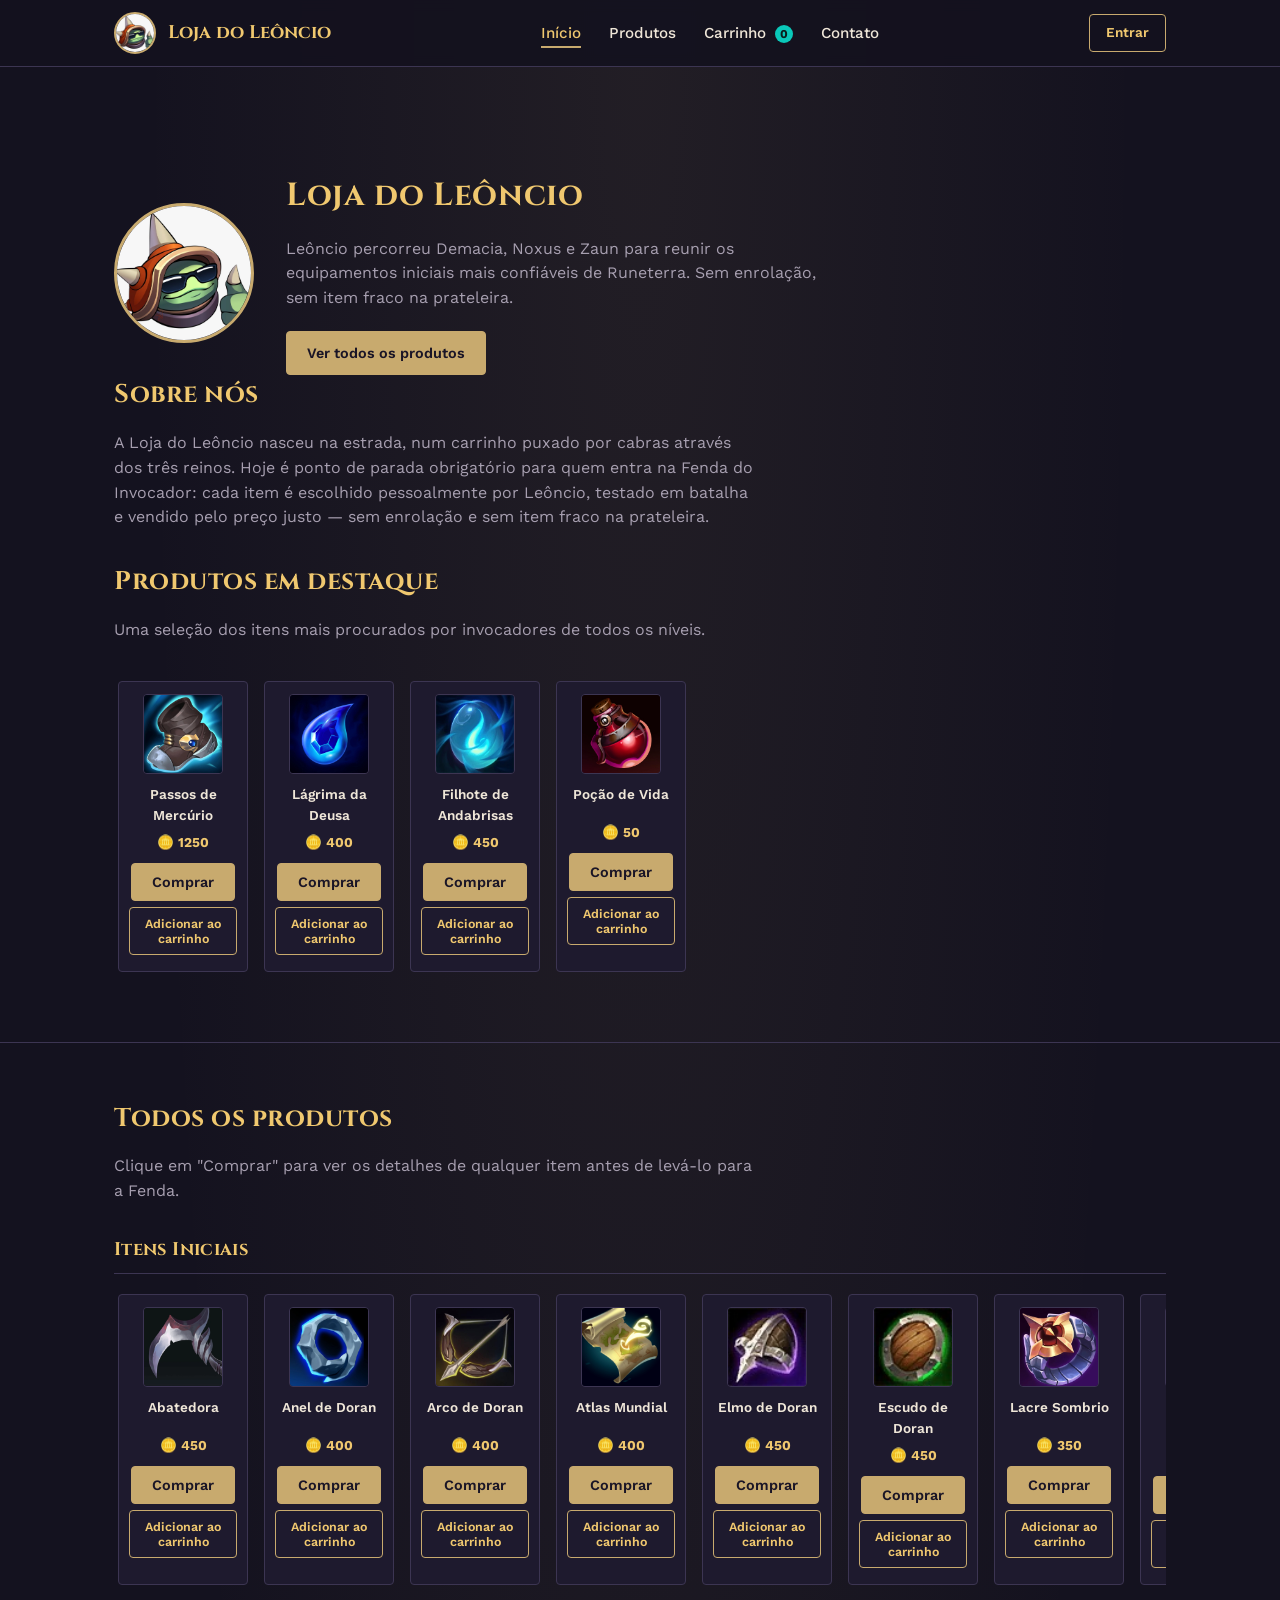
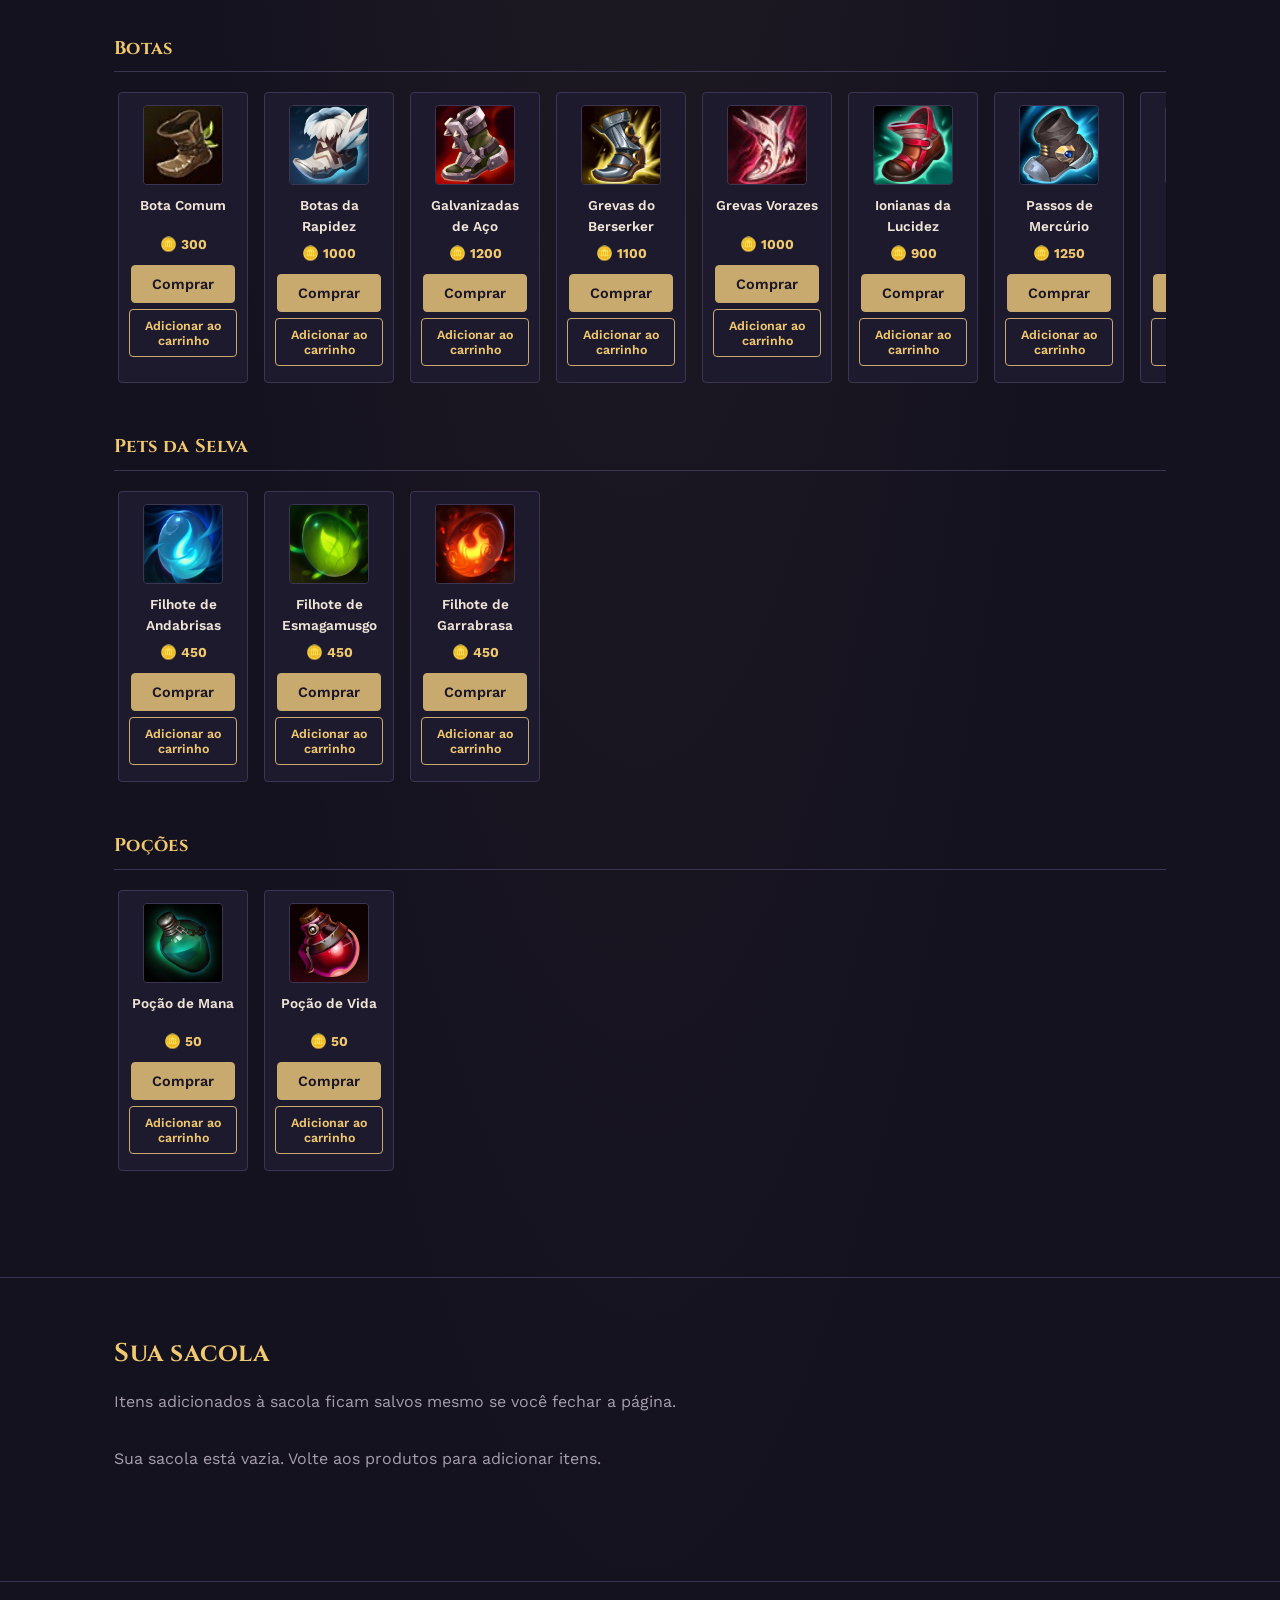
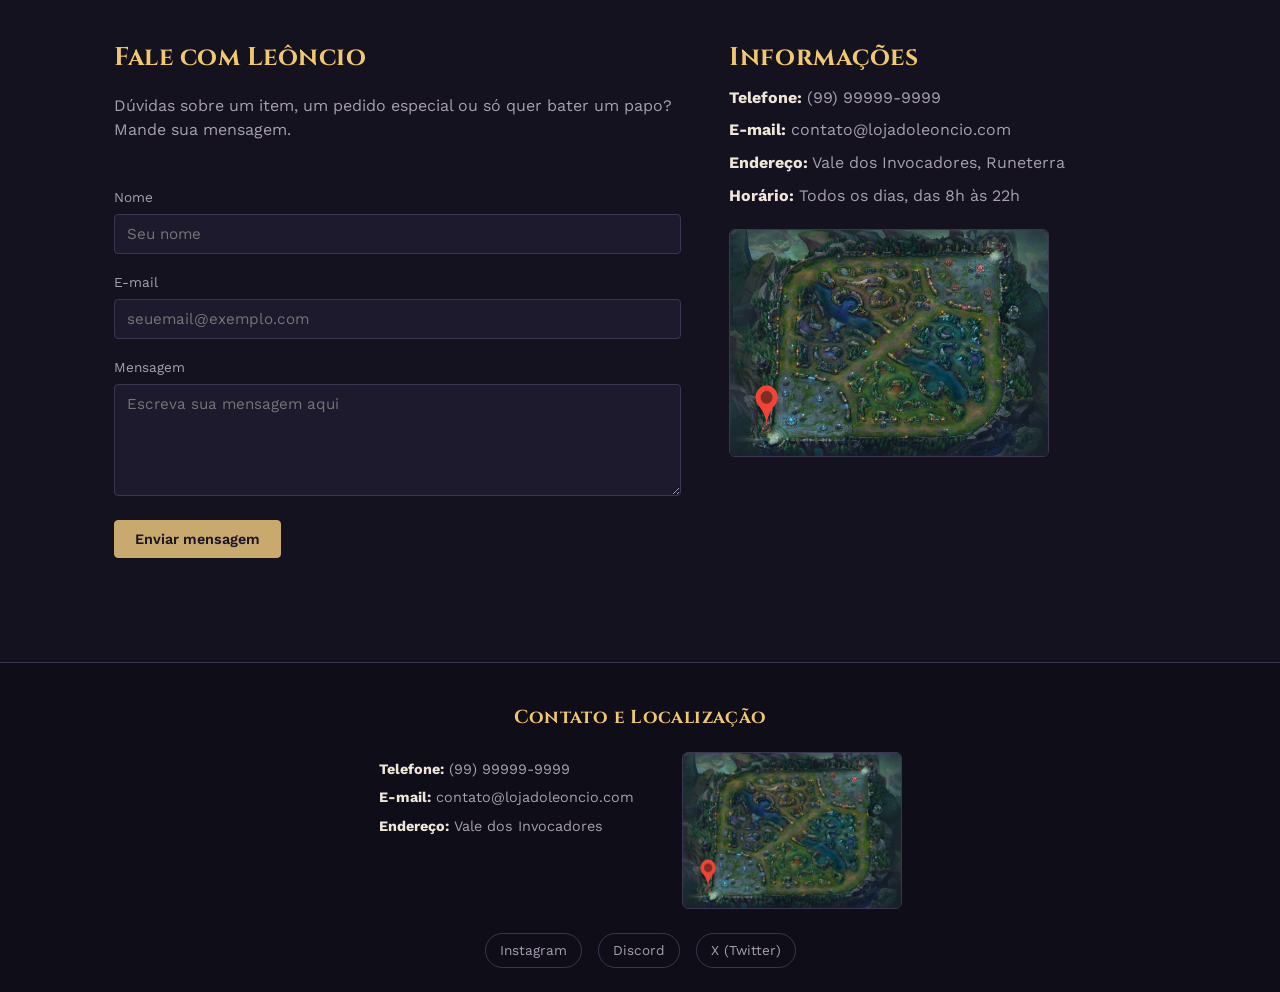
==== commit cad977c6: "Add files via upload" ====
--- a/index.html
+++ b/index.html
@@ -1,5 +1,5 @@
 <!DOCTYPE html>
-<html lang="pt-BR">
+<html lang="pt-Br">
 <head>
   <meta charset="UTF-8">
   <meta name="viewport" content="width=device-width, initial-scale=1.0">
@@ -19,21 +19,21 @@
           <li><a href="#inicio" class="ativo">Início</a></li>
           <li><a href="#produtos">Produtos</a></li>
           <li><a href="#carrinho">Carrinho <span id="carrinho-contador" class="carrinho-contador">0</span></a></li>
+          <li id="item-pedidos" hidden><a href="#pedidos">Meus pedidos</a></li>
           <li><a href="#contato">Contato</a></li>
         </ul>
       </nav>
-      <div class="conta">
-        <a href="login.html" class="btn conta-entrar" id="link-entrar">Entrar</a>
-        <div class="conta-logado" id="conta-logado" hidden>
-          <span class="conta-nome" id="conta-nome"></span>
-          <div class="saldo-moedas">🪙 <span id="saldo-valor">0</span></div>
-          <button type="button" class="btn-sair" id="btn-sair">Sair</button>
-        </div>
+      <div class="usuario-area">
+        <span class="saldo-moedas" id="saldo-moedas" hidden>🪙 0</span>
+        <span class="usuario-nome" id="usuario-nome" hidden></span>
+        <a href="login.html" class="btn btn-entrar" id="btn-entrar">Entrar</a>
+        <button type="button" class="btn btn-sair" id="btn-sair" hidden>Sair</button>
       </div>
       <button id="menu-toggle" class="menu-toggle" aria-label="Abrir menu" aria-expanded="false" aria-controls="main-nav">☰</button>
     </div>
   </header>
 
+  <!-- ===== Início ===== -->
   <section id="inicio">
     <div class="hero">
       <div class="container hero-conteudo">
@@ -57,46 +57,255 @@
 
       <h2 class="section-titulo">Produtos em destaque</h2>
       <p class="section-intro">Uma seleção dos itens mais procurados por invocadores de todos os níveis.</p>
-      <div class="Trilho" id="produtos-destaque"></div>
-    </div>
-  </section>
-
+      <div class="Trilho" id="produtos-destaque">
+        <div class="item" data-id="passos-de-mercurio" data-nome="Passos de Mercúrio" data-categoria="Botas" data-preco="1250" data-descricao="Forjadas em Piltover, reduzem efeitos de controle e protegem contra magia." data-disponibilidade="Em estoque" data-avaliacao="4.9" data-num-avaliacoes="123">
+          <img src="imgs/Mercurio.jpeg" alt="Passos de Mercúrio">
+          <h5>Passos de Mercúrio</h5>
+          <p class="preco">1250</p>
+          <button class="btn btn-primary btn-comprar" data-id="passos-de-mercurio">Comprar</button>
+          <button class="btn btn-add-carrinho" data-id="passos-de-mercurio">Adicionar ao carrinho</button>
+        </div>
+        <div class="item" data-id="lagrima-da-deusa" data-nome="Lágrima da Deusa" data-categoria="Itens Iniciais" data-preco="400" data-descricao="Uma relíquia rara que converte o uso de habilidades em recurso mágico permanente." data-disponibilidade="Em estoque" data-avaliacao="4.9" data-num-avaliacoes="123">
+          <img src="imgs/Lagrima.jpeg" alt="Lágrima da Deusa">
+          <h5>Lágrima da Deusa</h5>
+          <p class="preco">400</p>
+          <button class="btn btn-primary btn-comprar" data-id="lagrima-da-deusa">Comprar</button>
+          <button class="btn btn-add-carrinho" data-id="lagrima-da-deusa">Adicionar ao carrinho</button>
+        </div>
+        <div class="item" data-id="filhote-de-andabrisas" data-nome="Filhote de Andabrisas" data-categoria="Pets da Selva" data-preco="450" data-descricao="Um companheiro alado dócil que acompanha o invocador em suas incursões pela selva." data-disponibilidade="Estoque limitado" data-avaliacao="4.9" data-num-avaliacoes="123">
+          <img src="imgs/Brisa.jpeg" alt="Filhote de Andabrisas">
+          <h5>Filhote de Andabrisas</h5>
+          <p class="preco">450</p>
+          <button class="btn btn-primary btn-comprar" data-id="filhote-de-andabrisas">Comprar</button>
+          <button class="btn btn-add-carrinho" data-id="filhote-de-andabrisas">Adicionar ao carrinho</button>
+        </div>
+        <div class="item" data-id="pocao-de-vida" data-nome="Poção de Vida" data-categoria="Poções" data-preco="50" data-descricao="Restaura uma quantidade de vida ao longo de alguns segundos. Nunca saia da loja sem uma." data-disponibilidade="Em estoque" data-avaliacao="4.9" data-num-avaliacoes="123">
+          <img src="imgs/PotVida.webp" alt="Poção de Vida">
+          <h5>Poção de Vida</h5>
+          <p class="preco">50</p>
+          <button class="btn btn-primary btn-comprar" data-id="pocao-de-vida">Comprar</button>
+          <button class="btn btn-add-carrinho" data-id="pocao-de-vida">Adicionar ao carrinho</button>
+        </div>
+      </div>
+    </div>
+  </section>
+
+  <!-- ===== Produtos ===== -->
   <section id="produtos">
     <div class="container">
       <h2 class="section-titulo">Todos os produtos</h2>
       <p class="section-intro">Clique em "Comprar" para ver os detalhes de qualquer item antes de levá-lo para a Fenda.</p>
-      <div id="catalogo-produtos"></div>
-    </div>
-  </section>
-
+      <div id="catalogo-produtos">
+      <div class="catalogo-bloco">
+        <h3>Itens Iniciais</h3>
+        <div class="Trilho">
+          <div class="item" data-id="abatedora" data-nome="Abatedora" data-categoria="Itens Iniciais" data-preco="450" data-descricao="Uma lâmina simples, mas afiada o bastante para abrir vantagem nos primeiros minutos de luta." data-disponibilidade="Em estoque" data-avaliacao="4.9" data-num-avaliacoes="123">
+            <img src="imgs/Abatedora.webp" alt="Abatedora">
+            <h5>Abatedora</h5>
+            <p class="preco">450</p>
+            <button class="btn btn-primary btn-comprar" data-id="abatedora">Comprar</button>
+            <button class="btn btn-add-carrinho" data-id="abatedora">Adicionar ao carrinho</button>
+          </div>
+          <div class="item" data-id="anel-de-doran" data-nome="Anel de Doran" data-categoria="Itens Iniciais" data-preco="400" data-descricao="Um anel modesto que canaliza poder mágico contínuo para conjuradores em início de partida." data-disponibilidade="Em estoque" data-avaliacao="4.9" data-num-avaliacoes="123">
+            <img src="imgs/Anel.jpeg" alt="Anel de Doran">
+            <h5>Anel de Doran</h5>
+            <p class="preco">400</p>
+            <button class="btn btn-primary btn-comprar" data-id="anel-de-doran">Comprar</button>
+            <button class="btn btn-add-carrinho" data-id="anel-de-doran">Adicionar ao carrinho</button>
+          </div>
+          <div class="item" data-id="arco-de-doran" data-nome="Arco de Doran" data-categoria="Itens Iniciais" data-preco="400" data-descricao="Reforça o ataque à distância, ideal para atiradores que buscam pressão constante na rota." data-disponibilidade="Em estoque" data-avaliacao="4.9" data-num-avaliacoes="123">
+            <img src="imgs/Arco.jpeg" alt="Arco de Doran">
+            <h5>Arco de Doran</h5>
+            <p class="preco">400</p>
+            <button class="btn btn-primary btn-comprar" data-id="arco-de-doran">Comprar</button>
+            <button class="btn btn-add-carrinho" data-id="arco-de-doran">Adicionar ao carrinho</button>
+          </div>
+          <div class="item" data-id="atlas-mundial" data-nome="Atlas Mundial" data-categoria="Itens Iniciais" data-preco="400" data-descricao="Um mapa antigo de Runeterra que revela caminhos e recompensa exploração pela selva." data-disponibilidade="Em estoque" data-avaliacao="4.9" data-num-avaliacoes="123">
+            <img src="imgs/Mapinha.jpeg" alt="Atlas Mundial">
+            <h5>Atlas Mundial</h5>
+            <p class="preco">400</p>
+            <button class="btn btn-primary btn-comprar" data-id="atlas-mundial">Comprar</button>
+            <button class="btn btn-add-carrinho" data-id="atlas-mundial">Adicionar ao carrinho</button>
+          </div>
+          <div class="item" data-id="elmo-de-doran" data-nome="Elmo de Doran" data-categoria="Itens Iniciais" data-preco="450" data-descricao="Proteção extra para quem pretende iniciar as lutas em vez de apenas sobreviver a elas." data-disponibilidade="Em estoque" data-avaliacao="4.9" data-num-avaliacoes="123">
+            <img src="imgs/Elmo.jpeg" alt="Elmo de Doran">
+            <h5>Elmo de Doran</h5>
+            <p class="preco">450</p>
+            <button class="btn btn-primary btn-comprar" data-id="elmo-de-doran">Comprar</button>
+            <button class="btn btn-add-carrinho" data-id="elmo-de-doran">Adicionar ao carrinho</button>
+          </div>
+          <div class="item" data-id="escudo-de-doran" data-nome="Escudo de Doran" data-categoria="Itens Iniciais" data-preco="450" data-descricao="Um escudo robusto que regenera vida com o tempo, perfeito para rotas de troca intensa." data-disponibilidade="Em estoque" data-avaliacao="4.9" data-num-avaliacoes="123">
+            <img src="imgs/Escudo.jpeg" alt="Escudo de Doran">
+            <h5>Escudo de Doran</h5>
+            <p class="preco">450</p>
+            <button class="btn btn-primary btn-comprar" data-id="escudo-de-doran">Comprar</button>
+            <button class="btn btn-add-carrinho" data-id="escudo-de-doran">Adicionar ao carrinho</button>
+          </div>
+          <div class="item" data-id="lacre-sombrio" data-nome="Lacre Sombrio" data-categoria="Itens Iniciais" data-preco="350" data-descricao="Um artefato sombrio que se fortalece a cada abate, favorecendo jogadores agressivos." data-disponibilidade="Em estoque" data-avaliacao="4.9" data-num-avaliacoes="123">
+            <img src="imgs/Lacre.jpeg" alt="Lacre Sombrio">
+            <h5>Lacre Sombrio</h5>
+            <p class="preco">350</p>
+            <button class="btn btn-primary btn-comprar" data-id="lacre-sombrio">Comprar</button>
+            <button class="btn btn-add-carrinho" data-id="lacre-sombrio">Adicionar ao carrinho</button>
+          </div>
+          <div class="item" data-id="lagrima-da-deusa" data-nome="Lágrima da Deusa" data-categoria="Itens Iniciais" data-preco="400" data-descricao="Uma relíquia rara que converte o uso de habilidades em recurso mágico permanente." data-disponibilidade="Em estoque" data-avaliacao="4.9" data-num-avaliacoes="123">
+            <img src="imgs/Lagrima.jpeg" alt="Lágrima da Deusa">
+            <h5>Lágrima da Deusa</h5>
+            <p class="preco">400</p>
+            <button class="btn btn-primary btn-comprar" data-id="lagrima-da-deusa">Comprar</button>
+            <button class="btn btn-add-carrinho" data-id="lagrima-da-deusa">Adicionar ao carrinho</button>
+          </div>
+          <div class="item" data-id="lamina-de-doran" data-nome="Lâmina de Doran" data-categoria="Itens Iniciais" data-preco="450" data-descricao="Equilibra dano e resistência, a escolha clássica de duelistas de corpo a corpo." data-disponibilidade="Em estoque" data-avaliacao="4.9" data-num-avaliacoes="123">
+            <img src="imgs/Lamina.webp" alt="Lâmina de Doran">
+            <h5>Lâmina de Doran</h5>
+            <p class="preco">450</p>
+            <button class="btn btn-primary btn-comprar" data-id="lamina-de-doran">Comprar</button>
+            <button class="btn btn-add-carrinho" data-id="lamina-de-doran">Adicionar ao carrinho</button>
+          </div>
+        </div>
+      </div>
+      <div class="catalogo-bloco">
+        <h3>Botas</h3>
+        <div class="Trilho">
+          <div class="item" data-id="bota-comum" data-nome="Bota Comum" data-categoria="Botas" data-preco="300" data-descricao="O primeiro passo de qualquer jornada por Runeterra: velocidade básica de movimento." data-disponibilidade="Em estoque" data-avaliacao="4.9" data-num-avaliacoes="123">
+            <img src="imgs/Bota.jpeg" alt="Bota Comum">
+            <h5>Bota Comum</h5>
+            <p class="preco">300</p>
+            <button class="btn btn-primary btn-comprar" data-id="bota-comum">Comprar</button>
+            <button class="btn btn-add-carrinho" data-id="bota-comum">Adicionar ao carrinho</button>
+          </div>
+          <div class="item" data-id="botas-da-rapidez" data-nome="Botas da Rapidez" data-categoria="Botas" data-preco="1000" data-descricao="Couro encantado que garante o maior bônus de velocidade entre todas as botas." data-disponibilidade="Em estoque" data-avaliacao="4.9" data-num-avaliacoes="123">
+            <img src="imgs/Rapidez.jpeg" alt="Botas da Rapidez">
+            <h5>Botas da Rapidez</h5>
+            <p class="preco">1000</p>
+            <button class="btn btn-primary btn-comprar" data-id="botas-da-rapidez">Comprar</button>
+            <button class="btn btn-add-carrinho" data-id="botas-da-rapidez">Adicionar ao carrinho</button>
+          </div>
+          <div class="item" data-id="galvanizadas-de-aco" data-nome="Galvanizadas de Aço" data-categoria="Botas" data-preco="1200" data-descricao="Placas reforçadas que absorvem parte do dano físico recebido em combate prolongado." data-disponibilidade="Em estoque" data-avaliacao="4.9" data-num-avaliacoes="123">
+            <img src="imgs/Galvanizadas.jpeg" alt="Galvanizadas de Aço">
+            <h5>Galvanizadas de Aço</h5>
+            <p class="preco">1200</p>
+            <button class="btn btn-primary btn-comprar" data-id="galvanizadas-de-aco">Comprar</button>
+            <button class="btn btn-add-carrinho" data-id="galvanizadas-de-aco">Adicionar ao carrinho</button>
+          </div>
+          <div class="item" data-id="grevas-do-berserker" data-nome="Grevas do Berserker" data-categoria="Botas" data-preco="1100" data-descricao="Acelera o ritmo dos ataques, favorito de quem vive do dano físico contínuo." data-disponibilidade="Em estoque" data-avaliacao="4.9" data-num-avaliacoes="123">
+            <img src="imgs/Berserker.jpeg" alt="Grevas do Berserker">
+            <h5>Grevas do Berserker</h5>
+            <p class="preco">1100</p>
+            <button class="btn btn-primary btn-comprar" data-id="grevas-do-berserker">Comprar</button>
+            <button class="btn btn-add-carrinho" data-id="grevas-do-berserker">Adicionar ao carrinho</button>
+          </div>
+          <div class="item" data-id="grevas-vorazes" data-nome="Grevas Vorazes" data-categoria="Botas" data-preco="1000" data-descricao="Um upgrade simples e direto que recompensa o abate de monstros e inimigos." data-disponibilidade="Em estoque" data-avaliacao="4.9" data-num-avaliacoes="123">
+            <img src="imgs/Vorazes.jpeg" alt="Grevas Vorazes">
+            <h5>Grevas Vorazes</h5>
+            <p class="preco">1000</p>
+            <button class="btn btn-primary btn-comprar" data-id="grevas-vorazes">Comprar</button>
+            <button class="btn btn-add-carrinho" data-id="grevas-vorazes">Adicionar ao carrinho</button>
+          </div>
+          <div class="item" data-id="ionianas-da-lucidez" data-nome="Ionianas da Lucidez" data-categoria="Botas" data-preco="900" data-descricao="Reduz o tempo de espera das habilidades, essencial para conjuradores versáteis." data-disponibilidade="Em estoque" data-avaliacao="4.9" data-num-avaliacoes="123">
+            <img src="imgs/Ionianas.jpeg" alt="Ionianas da Lucidez">
+            <h5>Ionianas da Lucidez</h5>
+            <p class="preco">900</p>
+            <button class="btn btn-primary btn-comprar" data-id="ionianas-da-lucidez">Comprar</button>
+            <button class="btn btn-add-carrinho" data-id="ionianas-da-lucidez">Adicionar ao carrinho</button>
+          </div>
+          <div class="item" data-id="passos-de-mercurio" data-nome="Passos de Mercúrio" data-categoria="Botas" data-preco="1250" data-descricao="Forjadas em Piltover, reduzem efeitos de controle e protegem contra magia." data-disponibilidade="Em estoque" data-avaliacao="4.9" data-num-avaliacoes="123">
+            <img src="imgs/Mercurio.jpeg" alt="Passos de Mercúrio">
+            <h5>Passos de Mercúrio</h5>
+            <p class="preco">1250</p>
+            <button class="btn btn-primary btn-comprar" data-id="passos-de-mercurio">Comprar</button>
+            <button class="btn btn-add-carrinho" data-id="passos-de-mercurio">Adicionar ao carrinho</button>
+          </div>
+          <div class="item" data-id="sapatos-do-feiticeiro" data-nome="Sapatos do Feiticeiro" data-categoria="Botas" data-preco="1100" data-descricao="Costurados com fios arcanos que ampliam o poder de qualquer magia lançada." data-disponibilidade="Em estoque" data-avaliacao="4.9" data-num-avaliacoes="123">
+            <img src="imgs/Feiticeiro.jpeg" alt="Sapatos do Feiticeiro">
+            <h5>Sapatos do Feiticeiro</h5>
+            <p class="preco">1100</p>
+            <button class="btn btn-primary btn-comprar" data-id="sapatos-do-feiticeiro">Comprar</button>
+            <button class="btn btn-add-carrinho" data-id="sapatos-do-feiticeiro">Adicionar ao carrinho</button>
+          </div>
+        </div>
+      </div>
+      <div class="catalogo-bloco">
+        <h3>Pets da Selva</h3>
+        <div class="Trilho">
+          <div class="item" data-id="filhote-de-andabrisas" data-nome="Filhote de Andabrisas" data-categoria="Pets da Selva" data-preco="450" data-descricao="Um companheiro alado dócil que acompanha o invocador em suas incursões pela selva." data-disponibilidade="Estoque limitado" data-avaliacao="4.9" data-num-avaliacoes="123">
+            <img src="imgs/Brisa.jpeg" alt="Filhote de Andabrisas">
+            <h5>Filhote de Andabrisas</h5>
+            <p class="preco">450</p>
+            <button class="btn btn-primary btn-comprar" data-id="filhote-de-andabrisas">Comprar</button>
+            <button class="btn btn-add-carrinho" data-id="filhote-de-andabrisas">Adicionar ao carrinho</button>
+          </div>
+          <div class="item" data-id="filhote-de-esmagamusgo" data-nome="Filhote de Esmagamusgo" data-categoria="Pets da Selva" data-preco="450" data-descricao="Pequeno e resistente, gosta de esmagar tudo o que encontra pelo caminho." data-disponibilidade="Estoque limitado" data-avaliacao="4.9" data-num-avaliacoes="123">
+            <img src="imgs/Musgo.jpeg" alt="Filhote de Esmagamusgo">
+            <h5>Filhote de Esmagamusgo</h5>
+            <p class="preco">450</p>
+            <button class="btn btn-primary btn-comprar" data-id="filhote-de-esmagamusgo">Comprar</button>
+            <button class="btn btn-add-carrinho" data-id="filhote-de-esmagamusgo">Adicionar ao carrinho</button>
+          </div>
+          <div class="item" data-id="filhote-de-garrabrasa" data-nome="Filhote de Garrabrasa" data-categoria="Pets da Selva" data-preco="450" data-descricao="Aquecido por brasas internas, ilumina o caminho nos cantos mais escuros da selva." data-disponibilidade="Estoque limitado" data-avaliacao="4.9" data-num-avaliacoes="123">
+            <img src="imgs/Brasa.jpeg" alt="Filhote de Garrabrasa">
+            <h5>Filhote de Garrabrasa</h5>
+            <p class="preco">450</p>
+            <button class="btn btn-primary btn-comprar" data-id="filhote-de-garrabrasa">Comprar</button>
+            <button class="btn btn-add-carrinho" data-id="filhote-de-garrabrasa">Adicionar ao carrinho</button>
+          </div>
+        </div>
+      </div>
+      <div class="catalogo-bloco">
+        <h3>Poções</h3>
+        <div class="Trilho">
+          <div class="item" data-id="pocao-de-mana" data-nome="Poção de Mana" data-categoria="Poções" data-preco="50" data-descricao="Restaura uma quantidade de mana ao longo de alguns segundos. Item básico de sobrevivência." data-disponibilidade="Em estoque" data-avaliacao="4.9" data-num-avaliacoes="123">
+            <img src="imgs/PotMana.webp" alt="Poção de Mana">
+            <h5>Poção de Mana</h5>
+            <p class="preco">50</p>
+            <button class="btn btn-primary btn-comprar" data-id="pocao-de-mana">Comprar</button>
+            <button class="btn btn-add-carrinho" data-id="pocao-de-mana">Adicionar ao carrinho</button>
+          </div>
+          <div class="item" data-id="pocao-de-vida" data-nome="Poção de Vida" data-categoria="Poções" data-preco="50" data-descricao="Restaura uma quantidade de vida ao longo de alguns segundos. Nunca saia da loja sem uma." data-disponibilidade="Em estoque" data-avaliacao="4.9" data-num-avaliacoes="123">
+            <img src="imgs/PotVida.webp" alt="Poção de Vida">
+            <h5>Poção de Vida</h5>
+            <p class="preco">50</p>
+            <button class="btn btn-primary btn-comprar" data-id="pocao-de-vida">Comprar</button>
+            <button class="btn btn-add-carrinho" data-id="pocao-de-vida">Adicionar ao carrinho</button>
+          </div>
+        </div>
+      </div>
+      </div>
+    </div>
+  </section>
+
+  <!-- ===== Detalhes do produto (painel que abre ao clicar em Comprar) ===== -->
   <section id="detalhes">
     <div class="container">
       <a href="#produtos" class="voltar-link">&larr; Voltar aos produtos</a>
       <div class="detalhes-produto" id="detalhes-produto">
-      </div>
-    </div>
-  </section>
-
+        <!-- Preenchido dinamicamente pelo script.js -->
+      </div>
+    </div>
+  </section>
+
+  <!-- ===== Carrinho ===== -->
   <section id="carrinho">
     <div class="container">
       <h2 class="section-titulo">Sua sacola</h2>
-      <p class="section-intro">Os itens ficam salvos na sua conta, em qualquer dispositivo.</p>
+      <p class="section-intro">Itens adicionados à sacola ficam salvos mesmo se você fechar a página.</p>
       <div id="carrinho-lista"></div>
-
-      <div class="pagamento" id="pagamento" hidden>
-        <h3>Pagamento</h3>
-        <dl class="pagamento-resumo">
-          <div><dt>Total da sacola</dt><dd id="pg-total"></dd></div>
-          <div><dt>Seu saldo</dt><dd id="pg-saldo"></dd></div>
-          <div><dt>Saldo após a compra</dt><dd id="pg-restante"></dd></div>
-        </dl>
-        <p class="pagamento-forma">Forma de pagamento: moedas do invocador</p>
-        <button type="button" class="btn btn-primary" id="btn-pagar">Pagar com moedas</button>
-      </div>
-      <p id="pagamento-status" class="status-formulario" role="status"></p>
-    </div>
-  </section>
-
+      <p class="carrinho-total" id="carrinho-total"></p>
+      <button type="button" class="btn btn-primary" id="btn-pagar" hidden>Pagar com moedas</button>
+      <p class="status-pagamento" id="status-pagamento" role="status"></p>
+    </div>
+  </section>
+
+  <!-- ===== Meus pedidos (só aparece para quem está logado) ===== -->
+  <section id="pedidos" hidden>
+    <div class="container">
+      <h2 class="section-titulo">Meus pedidos</h2>
+      <p class="section-intro">Histórico das suas compras, guardado na sua conta.</p>
+      <div id="pedidos-lista"></div>
+    </div>
+  </section>
+
+  <!-- ===== Contato ===== -->
   <section id="contato">
     <div class="container contato-grid">
       <div class="contato-formulario">
--- a/style.css
+++ b/style.css
@@ -1,614 +1,626 @@
-@import url('https://fonts.googleapis.com/css2?family=Cinzel:wght@500;700&family=Work+Sans:wght@400;500;600&display=swap');
-
-:root {
-  --bg: #14121f;
-  --surface: #1e1a2e;
-  --border: #3c3552;
-  --gold: #c8aa6e;
-  --gold-bright: #f0c86f;
-  --teal: #0ac8b9;
-  --text: #efe6d8;
-  --text-muted: #a79fb0;
-  --radius: 4px;
-  --max-width: 1100px;
-}
-
-* { box-sizing: border-box; }
-
-html { scroll-behavior: smooth; }
-
-body {
-  margin: 0;
-  background: var(--bg);
-  background-image: radial-gradient(ellipse at top, rgba(200, 170, 110, 0.08), transparent 55%);
-  color: var(--text);
-  font-family: 'Work Sans', sans-serif;
-  line-height: 1.55;
-}
-
-h1, h2, h3, h4 {
-  font-family: 'Cinzel', serif;
-  font-weight: 700;
-  letter-spacing: 0.02em;
-  color: var(--gold-bright);
-  margin: 0 0 0.6em;
-}
-
-a { color: var(--teal); }
-img { max-width: 100%; display: block; }
-
-.container {
-  max-width: var(--max-width);
-  margin: 0 auto;
-  padding: 0 24px;
-}
-
-.site-header {
-  position: sticky;
-  top: 0;
-  z-index: 50;
-  background: rgba(20, 18, 31, 0.92);
-  backdrop-filter: blur(6px);
-  border-bottom: 1px solid var(--border);
-}
-
-.site-header .container {
-  display: flex;
-  align-items: center;
-  justify-content: space-between;
-  gap: 16px;
-  padding-top: 12px;
-  padding-bottom: 12px;
-}
-
-.logo-lockup {
-  display: flex;
-  align-items: center;
-  gap: 12px;
-  text-decoration: none;
-}
-
-.logo-lockup img {
-  width: 42px;
-  height: 42px;
-  border-radius: 50%;
-  border: 2px solid var(--gold);
-  object-fit: cover;
-}
-
-.logo-lockup span {
-  font-family: 'Cinzel', serif;
-  font-weight: 700;
-  font-size: 1.15rem;
-  color: var(--gold-bright);
-}
-
-.main-nav ul {
-  list-style: none;
-  display: flex;
-  gap: 28px;
-  margin: 0;
-  padding: 0;
-}
-
-.main-nav a {
-  text-decoration: none;
-  color: var(--text);
-  font-weight: 500;
-  font-size: 0.95rem;
-  padding-bottom: 4px;
-  border-bottom: 2px solid transparent;
-  transition: border-color 0.2s, color 0.2s;
-  cursor: pointer;
-}
-
-.main-nav a:hover,
-.main-nav a.ativo {
-  color: var(--gold-bright);
-  border-color: var(--gold);
-}
-
-.saldo-moedas {
-  background: linear-gradient(180deg, var(--gold-bright), var(--gold));
-  color: #241c0d;
-  font-weight: 700;
-  font-size: 0.9rem;
-  padding: 7px 14px;
-  border-radius: 999px;
-  white-space: nowrap;
-}
-
-.carrinho-contador {
-  display: inline-block;
-  min-width: 1.4em;
-  padding: 0 5px;
-  margin-left: 4px;
-  border-radius: 999px;
-  background: var(--teal);
-  color: #0a1f1d;
-  font-size: 0.75rem;
-  font-weight: 700;
-  text-align: center;
-}
-
-.menu-toggle {
-  display: none;
-  background: none;
-  border: 1px solid var(--border);
-  border-radius: var(--radius);
-  color: var(--text);
-  font-size: 1.3rem;
-  line-height: 1;
-  padding: 6px 10px;
-  cursor: pointer;
-}
-
-.menu-toggle:hover { border-color: var(--gold); color: var(--gold-bright); }
-
-.btn {
-  display: inline-block;
-  font-family: 'Work Sans', sans-serif;
-  font-weight: 600;
-  font-size: 0.9rem;
-  padding: 10px 20px;
-  border-radius: var(--radius);
-  border: 1px solid var(--gold);
-  background: transparent;
-  color: var(--gold-bright);
-  text-decoration: none;
-  cursor: pointer;
-  transition: background 0.2s, color 0.2s;
-}
-
-.btn:hover { background: var(--gold); color: #1a1526; }
-
-.btn-primary { background: var(--gold); color: #1a1526; }
-.btn-primary:hover { background: var(--gold-bright); }
-
-section {
-  padding: 56px 0;
-  border-bottom: 1px solid var(--border);
-  scroll-margin-top: 80px;
-}
-
-section:last-of-type { border-bottom: none; }
-
-.section-titulo { font-size: 1.6rem; margin-bottom: 8px; }
-
-.section-intro {
-  color: var(--text-muted);
-  max-width: 640px;
-  margin-bottom: 32px;
-}
-
-.hero { padding-top: 48px; }
-
-.hero-conteudo {
-  display: flex;
-  align-items: center;
-  gap: 32px;
-}
-
-.hero-conteudo .imagem-destaque {
-  width: 140px;
-  height: 140px;
-  object-fit: cover;
-  border-radius: 50%;
-  border: 3px solid var(--gold);
-  flex-shrink: 0;
-}
-
-.hero-conteudo h1 { font-size: 2rem; margin-bottom: 12px; }
-
-.hero-conteudo p {
-  color: var(--text-muted);
-  max-width: 55ch;
-  margin-bottom: 20px;
-}
-
-.Trilho {
-  display: flex;
-  overflow-x: auto;
-  gap: 16px;
-  padding: 6px 4px 14px;
-}
-
-.item {
-  flex: 0 0 auto;
-  width: 130px;
-  text-align: center;
-  border: 1px solid var(--border);
-  border-radius: var(--radius);
-  padding: 12px 10px 16px;
-  background: var(--surface);
-  transition: transform 0.2s, border-color 0.2s;
-}
-
-.item:hover { transform: translateY(-3px); border-color: var(--gold); }
-
-.item img {
-  width: 80px;
-  height: 80px;
-  object-fit: cover;
-  margin: 0 auto 10px;
-  border-radius: var(--radius);
-  border: 1px solid var(--border);
-}
-
-.item h5 {
-  margin: 0 0 6px;
-  font-size: 0.85rem;
-  font-family: 'Work Sans', sans-serif;
-  font-weight: 600;
-  color: var(--text);
-  min-height: 2.4em;
-}
-
-.item .preco {
-  color: var(--gold-bright);
-  font-weight: 700;
-  font-size: 0.85rem;
-  margin: 0 0 10px;
-}
-
-.item .preco::before { content: '🪙 '; }
-
-.item .btn-add-carrinho {
-  display: block;
-  width: 100%;
-  margin-top: 6px;
-  padding: 8px 6px;
-  font-size: 0.78rem;
-}
-
-.catalogo-bloco { margin-bottom: 36px; }
-
-.catalogo-bloco h3 {
-  font-size: 1.15rem;
-  margin-bottom: 14px;
-  padding-bottom: 8px;
-  border-bottom: 1px solid var(--border);
-}
-
-#detalhes { display: none; }
-#detalhes.visivel { display: block; }
-
-.voltar-link {
-  display: inline-block;
-  margin-bottom: 24px;
-  font-size: 0.9rem;
-  color: var(--text-muted);
-  text-decoration: none;
-  cursor: pointer;
-}
-
-.voltar-link:hover { color: var(--gold-bright); }
-
-.detalhes-produto {
-  display: grid;
-  grid-template-columns: 320px 1fr;
-  gap: 40px;
-  align-items: start;
-}
-
-.detalhes-imagem img {
-  width: 100%;
-  border-radius: 8px;
-  border: 1px solid var(--border);
-  background: var(--surface);
-  padding: 24px;
-}
-
-.detalhes-categoria { color: var(--teal); font-size: 0.85rem; margin-bottom: 6px; }
-.detalhes-info h1 { font-size: 1.9rem; margin-bottom: 10px; }
-
-.detalhes-avaliacao { color: var(--gold-bright); margin-bottom: 18px; }
-.detalhes-avaliacao span { color: var(--text-muted); font-size: 0.85rem; margin-left: 6px; }
-
-.detalhes-descricao { color: var(--text-muted); max-width: 60ch; margin-bottom: 20px; }
-
-.detalhes-preco { font-size: 1.4rem; font-weight: 700; color: var(--gold-bright); margin-bottom: 4px; }
-.detalhes-disponibilidade { color: var(--teal); font-size: 0.9rem; margin-bottom: 20px; }
-.detalhes-confirmacao { margin-top: 14px; color: var(--teal); font-size: 0.9rem; }
-
-.carrinho-item {
-  display: flex;
-  align-items: center;
-  gap: 16px;
-  padding: 14px 0;
-  border-bottom: 1px solid var(--border);
-}
-
-.carrinho-item img {
-  width: 56px;
-  height: 56px;
-  object-fit: cover;
-  border-radius: var(--radius);
-  border: 1px solid var(--border);
-  flex-shrink: 0;
-}
-
-.carrinho-item-info { flex: 1; }
-.carrinho-item-info h4 { margin: 0 0 4px; font-size: 1rem; }
-.carrinho-item-info p { margin: 0; color: var(--gold-bright); font-weight: 700; font-size: 0.9rem; }
-
-.btn-remover-item {
-  background: transparent;
-  border: 1px solid var(--border);
-  color: var(--text-muted);
-  border-radius: var(--radius);
-  padding: 6px 12px;
-  font-size: 0.85rem;
-  cursor: pointer;
-}
-
-.btn-remover-item:hover { border-color: #e2726a; color: #e2726a; }
-
-.carrinho-vazio { color: var(--text-muted); }
-
-.carrinho-total {
-  margin-top: 20px;
-  font-size: 1.2rem;
-  font-weight: 700;
-  color: var(--gold-bright);
-}
-
-.contato-grid {
-  display: grid;
-  grid-template-columns: 1.3fr 1fr;
-  gap: 48px;
-}
-
-#form-contato { display: flex; flex-direction: column; gap: 6px; }
-
-#form-contato label { font-size: 0.85rem; color: var(--text-muted); margin-top: 12px; }
-
-#form-contato input,
-#form-contato textarea {
-  font-family: 'Work Sans', sans-serif;
-  background: var(--surface);
-  border: 1px solid var(--border);
-  border-radius: var(--radius);
-  padding: 10px 12px;
-  color: var(--text);
-  font-size: 0.95rem;
-  resize: vertical;
-}
-
-#form-contato input:focus,
-#form-contato textarea:focus {
-  outline: 2px solid var(--gold);
-  outline-offset: 1px;
-}
-
-#form-contato button { margin-top: 18px; align-self: flex-start; }
-
-.status-formulario { font-size: 0.9rem; margin-top: 10px; min-height: 1.2em; }
-.status-formulario.sucesso { color: var(--teal); }
-.status-formulario.erro { color: #e2726a; }
-
-.contato-info p { margin: 8px 0; color: var(--text-muted); }
-.contato-info strong { color: var(--text); }
-
-.contato-mapa { margin-top: 20px; }
-.contato-mapa img {
-  width: 100%;
-  max-width: 320px;
-  border-radius: 6px;
-  border: 1px solid var(--border);
-}
-
-footer {
-  background: #0f0d18;
-  color: var(--text-muted);
-  padding: 40px 0 24px;
-  border-top: 1px solid var(--border);
-}
-
-footer h3 { color: var(--gold-bright); text-align: center; }
-
-.footer-conteudo {
-  display: flex;
-  justify-content: center;
-  align-items: flex-start;
-  gap: 48px;
-  flex-wrap: wrap;
-  margin-top: 20px;
-}
-
-.footer-contato p { margin: 6px 0; font-size: 0.9rem; }
-.footer-contato strong { color: var(--text); }
-
-.footer-mapa img {
-  width: 220px;
-  height: auto;
-  border-radius: 6px;
-  border: 1px solid var(--border);
-}
-
-.footer-social {
-  display: flex;
-  gap: 16px;
-  justify-content: center;
-  margin-top: 24px;
-}
-
-.footer-social a {
-  color: var(--text-muted);
-  text-decoration: none;
-  font-size: 0.85rem;
-  border: 1px solid var(--border);
-  padding: 6px 14px;
-  border-radius: 999px;
-  transition: border-color 0.2s, color 0.2s;
-}
-
-.footer-social a:hover { border-color: var(--gold); color: var(--gold-bright); }
-
-@media (max-width: 720px) {
-  .contato-grid { grid-template-columns: 1fr; }
-  .detalhes-produto { grid-template-columns: 1fr; }
-}
-
-@media (max-width: 640px) {
-  .site-header .container { flex-wrap: wrap; position: relative; }
-  .footer-conteudo { gap: 28px; }
-  .hero-conteudo { flex-direction: column; text-align: center; }
-
-  .menu-toggle { display: block; order: 3; }
-
-  .main-nav {
-    order: 4;
-    width: 100%;
-    max-height: 0;
-    overflow: hidden;
-    transition: max-height 0.25s ease;
-  }
-
-  .main-nav.aberto { max-height: 260px; }
-
-  .main-nav ul {
-    flex-direction: column;
-    gap: 4px;
-    padding: 12px 0 6px;
-  }
-
-  .main-nav a {
-    display: block;
-    padding: 8px 4px;
-  }
-}
-
-.conta-logado { display: flex; align-items: center; gap: 12px; }
-.conta-nome { font-weight: 600; font-size: 0.9rem; color: var(--text); }
-.conta-entrar { padding: 7px 16px; }
-
-.btn-sair {
-  background: transparent;
-  border: 1px solid var(--border);
-  border-radius: var(--radius);
-  color: var(--text-muted);
-  font-family: inherit;
-  font-size: 0.85rem;
-  padding: 6px 12px;
-  cursor: pointer;
-}
-.btn-sair:hover { border-color: var(--gold); color: var(--gold-bright); }
-
-.quantidade { display: flex; align-items: center; gap: 10px; }
-.quantidade span { min-width: 1.5em; text-align: center; font-weight: 600; }
-
-.btn-qtd {
-  width: 30px;
-  height: 30px;
-  border-radius: var(--radius);
-  border: 1px solid var(--border);
-  background: transparent;
-  color: var(--text);
-  font-size: 1.1rem;
-  line-height: 1;
-  cursor: pointer;
-}
-.btn-qtd:hover { border-color: var(--gold); color: var(--gold-bright); }
-
-.pagamento {
-  margin-top: 28px;
-  padding: 20px 24px;
-  max-width: 460px;
-  background: var(--surface);
-  border: 1px solid var(--border);
-  border-radius: 8px;
-}
-.pagamento h3 { font-size: 1.1rem; }
-
-.pagamento-resumo { margin: 0 0 14px; }
-.pagamento-resumo div { display: flex; justify-content: space-between; padding: 6px 0; border-bottom: 1px solid var(--border); }
-.pagamento-resumo dt { color: var(--text-muted); }
-.pagamento-resumo dd { margin: 0; font-weight: 700; color: var(--gold-bright); }
-.pagamento-forma { color: var(--text-muted); font-size: 0.9rem; margin: 0 0 14px; }
-.btn:disabled { opacity: 0.5; cursor: not-allowed; }
-
-.pagina-auth .site-header .container { justify-content: space-between; }
-
-.auth-layout {
-  display: grid;
-  grid-template-columns: 1fr minmax(320px, 420px);
-  gap: 56px;
-  align-items: center;
-  min-height: calc(100vh - 140px);
-  padding-top: 40px;
-  padding-bottom: 40px;
-}
-
-.auth-boasvindas .imagem-destaque {
-  width: 120px;
-  height: 120px;
-  object-fit: cover;
-  border-radius: 50%;
-  border: 3px solid var(--gold);
-  margin-bottom: 20px;
-}
-.auth-boasvindas h1 { font-size: 2rem; }
-.auth-boasvindas p { color: var(--text-muted); max-width: 46ch; }
-
-.auth-cartao {
-  background: var(--surface);
-  border: 1px solid var(--border);
-  border-radius: 8px;
-  padding: 24px;
-}
-
-.auth-abas { display: flex; margin-bottom: 20px; border-bottom: 1px solid var(--border); }
-
-.auth-aba {
-  flex: 1;
-  background: none;
-  border: none;
-  border-bottom: 2px solid transparent;
-  margin-bottom: -1px;
-  padding: 10px 0;
-  color: var(--text-muted);
-  font-family: 'Cinzel', serif;
-  font-weight: 700;
-  font-size: 1rem;
-  cursor: pointer;
-}
-.auth-aba:hover { color: var(--text); }
-.auth-aba.ativa { color: var(--gold-bright); border-bottom-color: var(--gold); }
-
-.auth-form { display: flex; flex-direction: column; gap: 6px; }
-.auth-form[hidden] { display: none; }
-.auth-form label { font-size: 0.85rem; color: var(--text-muted); margin-top: 10px; }
-.auth-form small { color: var(--text-muted); font-size: 0.78rem; }
-
-.auth-form input[type="text"],
-.auth-form input[type="email"],
-.auth-form input[type="password"] {
-  font-family: 'Work Sans', sans-serif;
-  background: var(--bg);
-  border: 1px solid var(--border);
-  border-radius: var(--radius);
-  padding: 10px 12px;
-  color: var(--text);
-  font-size: 0.95rem;
-}
-.auth-form input:focus { outline: 2px solid var(--gold); outline-offset: 1px; }
-
-.mostrar-senha-rotulo { display: flex; align-items: center; gap: 8px; cursor: pointer; }
-.auth-form button[type="submit"] { margin-top: 16px; }
-
-.auth-erro, .auth-aviso { margin: 0 0 14px; padding: 10px 12px; border-radius: var(--radius); font-size: 0.9rem; }
-.auth-erro { color: #f0b3ae; border: 1px solid #e2726a; background: rgba(226, 114, 106, 0.1); }
-.auth-aviso { color: var(--teal); border: 1px solid var(--teal); background: rgba(10, 200, 185, 0.08); }
-.auth-erro[hidden], .auth-aviso[hidden] { display: none; }
-
-@media (max-width: 720px) {
-  .auth-layout { grid-template-columns: 1fr; gap: 28px; min-height: 0; }
-}
-
-@media (max-width: 640px) {
-  .conta-nome { display: none; }
-  .carrinho-item { flex-wrap: wrap; }
-}
-
-[hidden] { display: none !important; }
+@import url('https://fonts.googleapis.com/css2?family=Cinzel:wght@500;700&family=Work+Sans:wght@400;500;600&display=swap');
+
+/* Tokens */
+:root {
+  --bg: #14121f;
+  --surface: #1e1a2e;
+  --border: #3c3552;
+  --gold: #c8aa6e;
+  --gold-bright: #f0c86f;
+  --teal: #0ac8b9;
+  --text: #efe6d8;
+  --text-muted: #a79fb0;
+  --radius: 4px;
+  --max-width: 1100px;
+}
+
+* { box-sizing: border-box; }
+
+html { scroll-behavior: smooth; }
+
+body {
+  margin: 0;
+  background: var(--bg);
+  background-image: radial-gradient(ellipse at top, rgba(200, 170, 110, 0.08), transparent 55%);
+  color: var(--text);
+  font-family: 'Work Sans', sans-serif;
+  line-height: 1.55;
+}
+
+h1, h2, h3, h4 {
+  font-family: 'Cinzel', serif;
+  font-weight: 700;
+  letter-spacing: 0.02em;
+  color: var(--gold-bright);
+  margin: 0 0 0.6em;
+}
+
+a { color: var(--teal); }
+img { max-width: 100%; display: block; }
+
+.container {
+  max-width: var(--max-width);
+  margin: 0 auto;
+  padding: 0 24px;
+}
+
+/* Header Nav */
+.site-header {
+  position: sticky;
+  top: 0;
+  z-index: 50;
+  background: rgba(20, 18, 31, 0.92);
+  backdrop-filter: blur(6px);
+  border-bottom: 1px solid var(--border);
+}
+
+.site-header .container {
+  display: flex;
+  align-items: center;
+  justify-content: space-between;
+  gap: 16px;
+  padding-top: 12px;
+  padding-bottom: 12px;
+}
+
+.logo-lockup {
+  display: flex;
+  align-items: center;
+  gap: 12px;
+  text-decoration: none;
+}
+
+.logo-lockup img {
+  width: 42px;
+  height: 42px;
+  border-radius: 50%;
+  border: 2px solid var(--gold);
+  object-fit: cover;
+}
+
+.logo-lockup span {
+  font-family: 'Cinzel', serif;
+  font-weight: 700;
+  font-size: 1.15rem;
+  color: var(--gold-bright);
+}
+
+.main-nav ul {
+  list-style: none;
+  display: flex;
+  gap: 28px;
+  margin: 0;
+  padding: 0;
+}
+
+.main-nav a {
+  text-decoration: none;
+  color: var(--text);
+  font-weight: 500;
+  font-size: 0.95rem;
+  padding-bottom: 4px;
+  border-bottom: 2px solid transparent;
+  transition: border-color 0.2s, color 0.2s;
+  cursor: pointer;
+}
+
+.main-nav a:hover,
+.main-nav a.ativo {
+  color: var(--gold-bright);
+  border-color: var(--gold);
+}
+
+.saldo-moedas {
+  background: linear-gradient(180deg, var(--gold-bright), var(--gold));
+  color: #241c0d;
+  font-weight: 700;
+  font-size: 0.9rem;
+  padding: 7px 14px;
+  border-radius: 999px;
+  white-space: nowrap;
+}
+
+.carrinho-contador {
+  display: inline-block;
+  min-width: 1.4em;
+  padding: 0 5px;
+  margin-left: 4px;
+  border-radius: 999px;
+  background: var(--teal);
+  color: #0a1f1d;
+  font-size: 0.75rem;
+  font-weight: 700;
+  text-align: center;
+}
+
+/* Menu responsivo */
+.menu-toggle {
+  display: none;
+  background: none;
+  border: 1px solid var(--border);
+  border-radius: var(--radius);
+  color: var(--text);
+  font-size: 1.3rem;
+  line-height: 1;
+  padding: 6px 10px;
+  cursor: pointer;
+}
+
+.menu-toggle:hover { border-color: var(--gold); color: var(--gold-bright); }
+
+/* Buttons */
+.btn {
+  display: inline-block;
+  font-family: 'Work Sans', sans-serif;
+  font-weight: 600;
+  font-size: 0.9rem;
+  padding: 10px 20px;
+  border-radius: var(--radius);
+  border: 1px solid var(--gold);
+  background: transparent;
+  color: var(--gold-bright);
+  text-decoration: none;
+  cursor: pointer;
+  transition: background 0.2s, color 0.2s;
+}
+
+.btn:hover { background: var(--gold); color: #1a1526; }
+
+.btn-primary { background: var(--gold); color: #1a1526; }
+.btn-primary:hover { background: var(--gold-bright); }
+
+/* Sections */
+section {
+  padding: 56px 0;
+  border-bottom: 1px solid var(--border);
+  scroll-margin-top: 80px;
+}
+
+section:last-of-type { border-bottom: none; }
+
+.section-titulo { font-size: 1.6rem; margin-bottom: 8px; }
+
+.section-intro {
+  color: var(--text-muted);
+  max-width: 640px;
+  margin-bottom: 32px;
+}
+
+/* Hero (Início) */
+.hero { padding-top: 48px; }
+
+.hero-conteudo {
+  display: flex;
+  align-items: center;
+  gap: 32px;
+}
+
+.hero-conteudo .imagem-destaque {
+  width: 140px;
+  height: 140px;
+  object-fit: cover;
+  border-radius: 50%;
+  border: 3px solid var(--gold);
+  flex-shrink: 0;
+}
+
+.hero-conteudo h1 { font-size: 2rem; margin-bottom: 12px; }
+
+.hero-conteudo p {
+  color: var(--text-muted);
+  max-width: 55ch;
+  margin-bottom: 20px;
+}
+
+/* Product cards  trilhos */
+.Trilho {
+  display: flex;
+  overflow-x: auto;
+  gap: 16px;
+  padding: 6px 4px 14px;
+}
+
+.item {
+  flex: 0 0 auto;
+  width: 130px;
+  text-align: center;
+  border: 1px solid var(--border);
+  border-radius: var(--radius);
+  padding: 12px 10px 16px;
+  background: var(--surface);
+  transition: transform 0.2s, border-color 0.2s;
+}
+
+.item:hover { transform: translateY(-3px); border-color: var(--gold); }
+
+.item img {
+  width: 80px;
+  height: 80px;
+  object-fit: cover;
+  margin: 0 auto 10px;
+  border-radius: var(--radius);
+  border: 1px solid var(--border);
+}
+
+.item h5 {
+  margin: 0 0 6px;
+  font-size: 0.85rem;
+  font-family: 'Work Sans', sans-serif;
+  font-weight: 600;
+  color: var(--text);
+  min-height: 2.4em;
+}
+
+.item .preco {
+  color: var(--gold-bright);
+  font-weight: 700;
+  font-size: 0.85rem;
+  margin: 0 0 10px;
+}
+
+.item .preco::before { content: '🪙 '; }
+
+.item .btn-add-carrinho {
+  display: block;
+  width: 100%;
+  margin-top: 6px;
+  padding: 8px 6px;
+  font-size: 0.78rem;
+}
+
+.catalogo-bloco { margin-bottom: 36px; }
+
+.catalogo-bloco h3 {
+  font-size: 1.15rem;
+  margin-bottom: 14px;
+  padding-bottom: 8px;
+  border-bottom: 1px solid var(--border);
+}
+
+/* Detalhes do produto */
+#detalhes { display: none; }
+#detalhes.visivel { display: block; }
+
+.voltar-link {
+  display: inline-block;
+  margin-bottom: 24px;
+  font-size: 0.9rem;
+  color: var(--text-muted);
+  text-decoration: none;
+  cursor: pointer;
+}
+
+.voltar-link:hover { color: var(--gold-bright); }
+
+.detalhes-produto {
+  display: grid;
+  grid-template-columns: 320px 1fr;
+  gap: 40px;
+  align-items: start;
+}
+
+.detalhes-imagem img {
+  width: 100%;
+  border-radius: 8px;
+  border: 1px solid var(--border);
+  background: var(--surface);
+  padding: 24px;
+}
+
+.detalhes-categoria { color: var(--teal); font-size: 0.85rem; margin-bottom: 6px; }
+.detalhes-info h1 { font-size: 1.9rem; margin-bottom: 10px; }
+
+.detalhes-avaliacao { color: var(--gold-bright); margin-bottom: 18px; }
+.detalhes-avaliacao span { color: var(--text-muted); font-size: 0.85rem; margin-left: 6px; }
+
+.detalhes-descricao { color: var(--text-muted); max-width: 60ch; margin-bottom: 20px; }
+
+.detalhes-preco { font-size: 1.4rem; font-weight: 700; color: var(--gold-bright); margin-bottom: 4px; }
+.detalhes-disponibilidade { color: var(--teal); font-size: 0.9rem; margin-bottom: 20px; }
+.detalhes-confirmacao { margin-top: 14px; color: var(--teal); font-size: 0.9rem; }
+
+/* Carrinho */
+.carrinho-item {
+  display: flex;
+  align-items: center;
+  gap: 16px;
+  padding: 14px 0;
+  border-bottom: 1px solid var(--border);
+}
+
+.carrinho-item img {
+  width: 56px;
+  height: 56px;
+  object-fit: cover;
+  border-radius: var(--radius);
+  border: 1px solid var(--border);
+  flex-shrink: 0;
+}
+
+.carrinho-item-info { flex: 1; }
+.carrinho-item-info h4 { margin: 0 0 4px; font-size: 1rem; }
+.carrinho-item-info p { margin: 0; color: var(--gold-bright); font-weight: 700; font-size: 0.9rem; }
+
+.btn-remover-item {
+  background: transparent;
+  border: 1px solid var(--border);
+  color: var(--text-muted);
+  border-radius: var(--radius);
+  padding: 6px 12px;
+  font-size: 0.85rem;
+  cursor: pointer;
+}
+
+.btn-remover-item:hover { border-color: #e2726a; color: #e2726a; }
+
+.carrinho-vazio { color: var(--text-muted); }
+
+.carrinho-total {
+  margin-top: 20px;
+  font-size: 1.2rem;
+  font-weight: 700;
+  color: var(--gold-bright);
+}
+
+/* Contato */
+.contato-grid {
+  display: grid;
+  grid-template-columns: 1.3fr 1fr;
+  gap: 48px;
+}
+
+#form-contato { display: flex; flex-direction: column; gap: 6px; }
+
+#form-contato label { font-size: 0.85rem; color: var(--text-muted); margin-top: 12px; }
+
+#form-contato input,
+#form-contato textarea {
+  font-family: 'Work Sans', sans-serif;
+  background: var(--surface);
+  border: 1px solid var(--border);
+  border-radius: var(--radius);
+  padding: 10px 12px;
+  color: var(--text);
+  font-size: 0.95rem;
+  resize: vertical;
+}
+
+#form-contato input:focus,
+#form-contato textarea:focus {
+  outline: 2px solid var(--gold);
+  outline-offset: 1px;
+}
+
+#form-contato button { margin-top: 18px; align-self: flex-start; }
+
+.status-formulario { font-size: 0.9rem; margin-top: 10px; min-height: 1.2em; }
+.status-formulario.sucesso { color: var(--teal); }
+.status-formulario.erro { color: #e2726a; }
+
+.contato-info p { margin: 8px 0; color: var(--text-muted); }
+.contato-info strong { color: var(--text); }
+
+.contato-mapa { margin-top: 20px; }
+.contato-mapa img {
+  width: 100%;
+  max-width: 320px;
+  border-radius: 6px;
+  border: 1px solid var(--border);
+}
+
+/* Footer */
+footer {
+  background: #0f0d18;
+  color: var(--text-muted);
+  padding: 40px 0 24px;
+  border-top: 1px solid var(--border);
+}
+
+footer h3 { color: var(--gold-bright); text-align: center; }
+
+.footer-conteudo {
+  display: flex;
+  justify-content: center;
+  align-items: flex-start;
+  gap: 48px;
+  flex-wrap: wrap;
+  margin-top: 20px;
+}
+
+.footer-contato p { margin: 6px 0; font-size: 0.9rem; }
+.footer-contato strong { color: var(--text); }
+
+.footer-mapa img {
+  width: 220px;
+  height: auto;
+  border-radius: 6px;
+  border: 1px solid var(--border);
+}
+
+.footer-social {
+  display: flex;
+  gap: 16px;
+  justify-content: center;
+  margin-top: 24px;
+}
+
+.footer-social a {
+  color: var(--text-muted);
+  text-decoration: none;
+  font-size: 0.85rem;
+  border: 1px solid var(--border);
+  padding: 6px 14px;
+  border-radius: 999px;
+  transition: border-color 0.2s, color 0.2s;
+}
+
+.footer-social a:hover { border-color: var(--gold); color: var(--gold-bright); }
+
+/* Responsive */
+@media (max-width: 720px) {
+  .contato-grid { grid-template-columns: 1fr; }
+  .detalhes-produto { grid-template-columns: 1fr; }
+}
+
+@media (max-width: 640px) {
+  .site-header .container { flex-wrap: wrap; position: relative; }
+  .footer-conteudo { gap: 28px; }
+  .hero-conteudo { flex-direction: column; text-align: center; }
+
+  .menu-toggle { display: block; order: 3; }
+
+  .main-nav {
+    order: 4;
+    width: 100%;
+    max-height: 0;
+    overflow: hidden;
+    transition: max-height 0.25s ease;
+  }
+
+  .main-nav.aberto { max-height: 260px; }
+
+  .main-nav ul {
+    flex-direction: column;
+    gap: 4px;
+    padding: 12px 0 6px;
+  }
+
+  .main-nav a {
+    display: block;
+    padding: 8px 4px;
+  }
+}
+
+/* ===== Conta, pagamento e pedidos ===== */
+[hidden] { display: none !important; }
+
+.usuario-area { display: flex; align-items: center; gap: 12px; }
+.usuario-nome { color: var(--text); font-weight: 500; font-size: 0.9rem; }
+.btn-entrar, .btn-sair { padding: 7px 16px; font-size: 0.85rem; }
+
+#btn-pagar { margin-top: 16px; }
+
+.status-pagamento { margin-top: 12px; font-size: 0.95rem; min-height: 1.2em; max-width: 60ch; }
+.status-pagamento.sucesso { color: var(--teal); }
+.status-pagamento.erro { color: #e2726a; }
+
+.pedido {
+  border: 1px solid var(--border);
+  border-radius: var(--radius);
+  background: var(--surface);
+  padding: 14px 18px;
+  margin-bottom: 14px;
+}
+
+.pedido header { display: flex; flex-wrap: wrap; gap: 8px 20px; align-items: baseline; margin-bottom: 8px; }
+.pedido header strong { color: var(--gold-bright); font-family: 'Cinzel', serif; }
+.pedido header span { color: var(--text-muted); font-size: 0.85rem; }
+.pedido header .pedido-total { margin-left: auto; color: var(--gold-bright); font-weight: 700; }
+
+.pedido ul { list-style: none; margin: 0; padding: 0; }
+.pedido li {
+  display: flex;
+  justify-content: space-between;
+  gap: 16px;
+  padding: 6px 0;
+  border-top: 1px solid var(--border);
+  font-size: 0.9rem;
+}
+.pedido li span { color: var(--gold-bright); white-space: nowrap; }
+
+/* ===== Tela de login ===== */
+.pagina-login {
+  min-height: 100vh;
+  display: flex;
+  align-items: center;
+  justify-content: center;
+  padding: 72px 16px 32px;
+}
+
+.login-cartao {
+  position: relative;
+  width: 100%;
+  max-width: 420px;
+  padding: 64px 32px 28px;
+  background: var(--surface);
+  border: 1px solid var(--gold);
+  border-radius: 8px;
+  text-align: center;
+  box-shadow: 0 0 0 4px var(--bg), 0 0 0 5px var(--border);
+}
+
+.login-medalhao {
+  position: absolute;
+  top: -48px;
+  left: 50%;
+  transform: translateX(-50%);
+  border-radius: 50%;
+}
+
+.login-medalhao img {
+  width: 96px;
+  height: 96px;
+  object-fit: cover;
+  border-radius: 50%;
+  border: 3px solid var(--gold-bright);
+  background: var(--bg);
+}
+
+.login-cartao h1 { font-size: 1.6rem; margin-bottom: 6px; }
+.login-subtitulo { color: var(--text-muted); font-size: 0.92rem; margin: 0 auto 22px; max-width: 32ch; }
+
+.login-abas {
+  display: grid;
+  grid-template-columns: 1fr 1fr;
+  border-bottom: 1px solid var(--border);
+  margin-bottom: 8px;
+}
+
+.login-abas button {
+  background: none;
+  border: none;
+  border-bottom: 2px solid transparent;
+  color: var(--text-muted);
+  font-family: 'Work Sans', sans-serif;
+  font-weight: 600;
+  font-size: 0.95rem;
+  padding: 10px 0;
+  margin-bottom: -1px;
+  cursor: pointer;
+}
+
+.login-abas button:hover { color: var(--text); }
+.login-abas button[aria-selected="true"] { color: var(--gold-bright); border-bottom-color: var(--gold); }
+
+.login-form { display: flex; flex-direction: column; gap: 6px; text-align: left; }
+.login-form label { font-size: 0.85rem; color: var(--text-muted); margin-top: 12px; }
+
+.login-form input {
+  font-family: 'Work Sans', sans-serif;
+  background: var(--bg);
+  border: 1px solid var(--border);
+  border-radius: var(--radius);
+  padding: 11px 12px;
+  color: var(--text);
+  font-size: 0.95rem;
+}
+
+.login-form input:focus { outline: 2px solid var(--gold); outline-offset: 1px; }
+.login-form button[type="submit"] { margin-top: 20px; padding: 12px 20px; }
+.login-form button[disabled] { opacity: 0.6; cursor: wait; }
+
+.login-cartao .status-formulario { margin-top: 14px; }
+
+.login-voltar {
+  display: inline-block;
+  margin-top: 10px;
+  font-size: 0.85rem;
+  color: var(--text-muted);
+  text-decoration: none;
+}
+.login-voltar:hover { color: var(--gold-bright); }
+
+@media (max-width: 640px) {
+  .usuario-nome { display: none; }
+  .usuario-area { gap: 8px; margin-left: auto; }
+}
